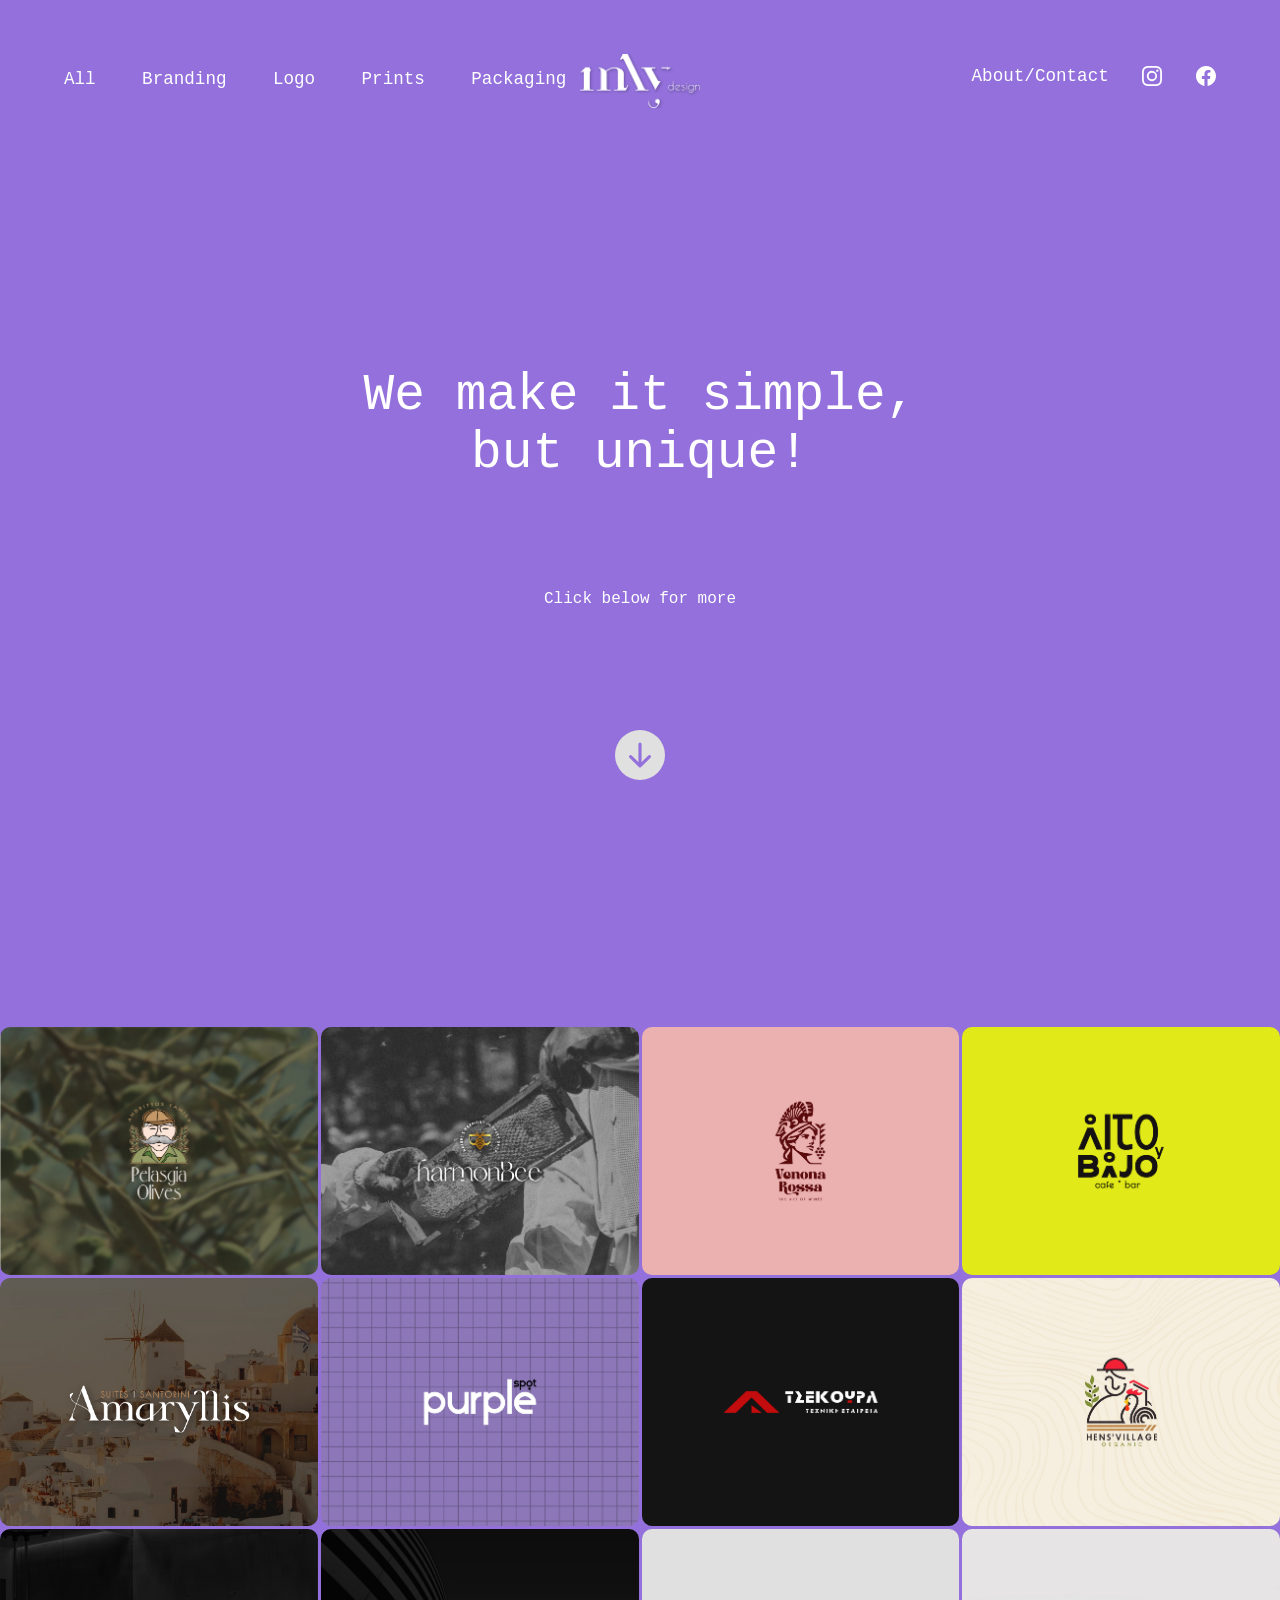
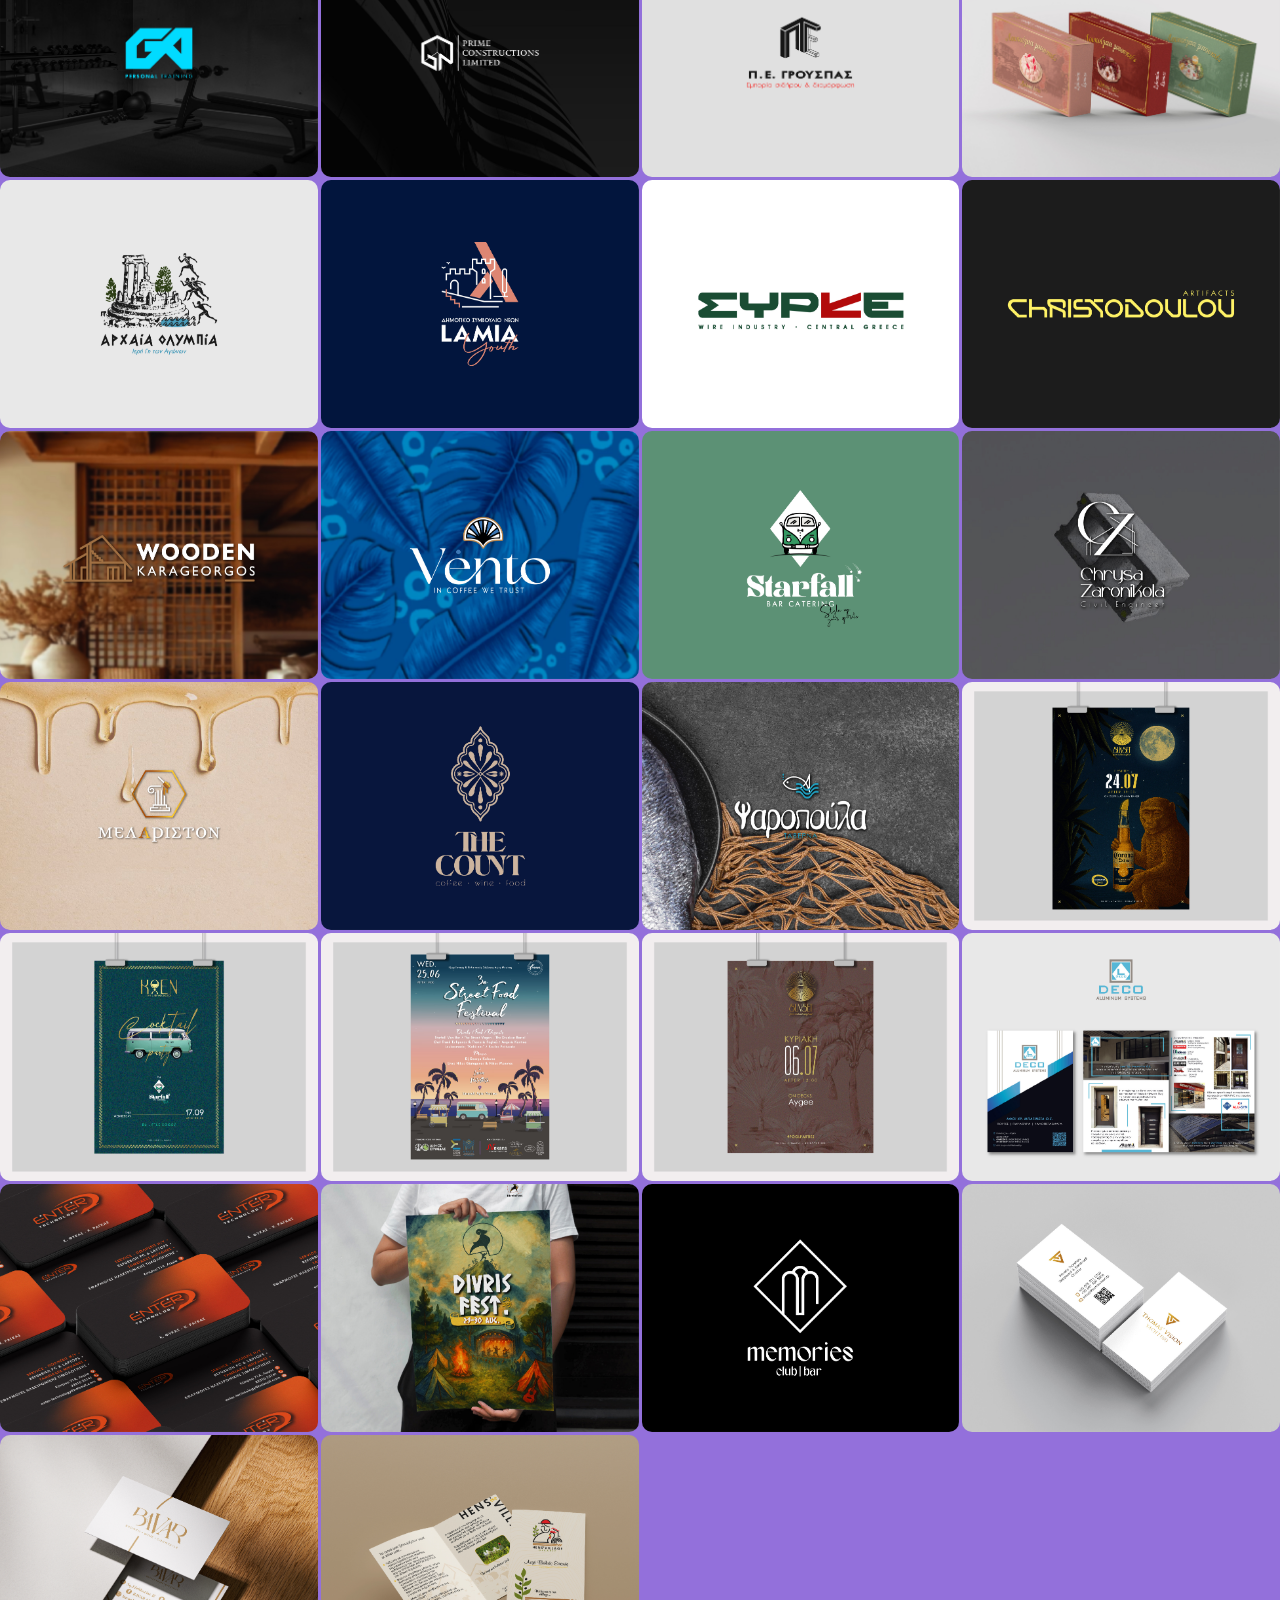
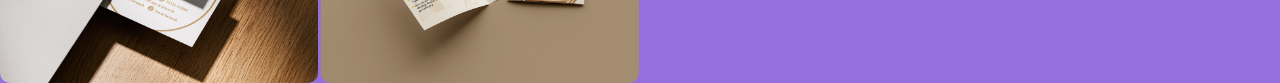
==== index.html @ de847e4a "initial commit" ====
<!DOCTYPE html>
<html lang="en">
<head>
    <meta charset="UTF-8">
    <meta name="viewport" content="width=device-width, initial-scale=1.0">
    <title>Document</title>
    <link rel="stylesheet" href="styles.css">
</head>
<body>
    <div class="menu-container">
        <!-- BURGER MENU (mobile only) -->
        <div class="burger" id="burgerBtn" onclick="toggleBurger()">
            <span></span>
            <span></span>
            <span></span>
        </div>

        <!-- MOBILE DROPDOWN MENU -->
        <div class="burger-menu" id="burgerMenu">
            <div onclick="burgerNav('all')">All</div>
            <div onclick="burgerNav('branding')">Branding</div>
            <div onclick="burgerNav('logo')">Logo</div>
            <div onclick="burgerNav('prints')">Prints</div>
            <div onclick="burgerNav('packaging')">Packaging</div>
            <a href="about.html">About / Contact</a>
        </div>
        <div class="menu-bar">
            <div onclick="goToPortfolio('all')">All</div>
            <div onclick="goToPortfolio('branding')">Branding</div>
            <div onclick="goToPortfolio('logo')">Logo</div>
            <div onclick="goToPortfolio('prints')">Prints</div>
            <div onclick="goToPortfolio('packaging')">Packaging</div>
        </div>
        <a href="index.html"><img class="logo-img" src="images/white_black-logo.png"></a>
        <div class="menu-bar" id="about">
            <a href="about.html">About/Contact</a>
            <a href="https://www.instagram.com/maria.lymperi" target="_blank"><svg class="social-icon" xmlns="http://www.w3.org/2000/svg" width="20" height="20" fill="currentColor" class="bi bi-instagram" viewBox="0 0 16 16">
            <path d="M8 0C5.829 0 5.556.01 4.703.048 3.85.088 3.269.222 2.76.42a3.9 3.9 0 0 0-1.417.923A3.9 3.9 0 0 0 .42 2.76C.222 3.268.087 3.85.048 4.7.01 5.555 0 5.827 0 8.001c0 2.172.01 2.444.048 3.297.04.852.174 1.433.372 1.942.205.526.478.972.923 1.417.444.445.89.719 1.416.923.51.198 1.09.333 1.942.372C5.555 15.99 5.827 16 8 16s2.444-.01 3.298-.048c.851-.04 1.434-.174 1.943-.372a3.9 3.9 0 0 0 1.416-.923c.445-.445.718-.891.923-1.417.197-.509.332-1.09.372-1.942C15.99 10.445 16 10.173 16 8s-.01-2.445-.048-3.299c-.04-.851-.175-1.433-.372-1.941a3.9 3.9 0 0 0-.923-1.417A3.9 3.9 0 0 0 13.24.42c-.51-.198-1.092-.333-1.943-.372C10.443.01 10.172 0 7.998 0zm-.717 1.442h.718c2.136 0 2.389.007 3.232.046.78.035 1.204.166 1.486.275.373.145.64.319.92.599s.453.546.598.92c.11.281.24.705.275 1.485.039.843.047 1.096.047 3.231s-.008 2.389-.047 3.232c-.035.78-.166 1.203-.275 1.485a2.5 2.5 0 0 1-.599.919c-.28.28-.546.453-.92.598-.28.11-.704.24-1.485.276-.843.038-1.096.047-3.232.047s-2.39-.009-3.233-.047c-.78-.036-1.203-.166-1.485-.276a2.5 2.5 0 0 1-.92-.598 2.5 2.5 0 0 1-.6-.92c-.109-.281-.24-.705-.275-1.485-.038-.843-.046-1.096-.046-3.233s.008-2.388.046-3.231c.036-.78.166-1.204.276-1.486.145-.373.319-.64.599-.92s.546-.453.92-.598c.282-.11.705-.24 1.485-.276.738-.034 1.024-.044 2.515-.045zm4.988 1.328a.96.96 0 1 0 0 1.92.96.96 0 0 0 0-1.92m-4.27 1.122a4.109 4.109 0 1 0 0 8.217 4.109 4.109 0 0 0 0-8.217m0 1.441a2.667 2.667 0 1 1 0 5.334 2.667 2.667 0 0 1 0-5.334"/>
            </svg></a>
            <a href="https://www.facebook.com/profile.php?id=61584868597929" target="_blank"><svg class="social-icon" xmlns="http://www.w3.org/2000/svg" width="20" height="20" fill="currentColor" class="bi bi-facebook" viewBox="0 0 16 16">
            <path d="M16 8.049c0-4.446-3.582-8.05-8-8.05C3.58 0-.002 3.603-.002 8.05c0 4.017 2.926 7.347 6.75 7.951v-5.625h-2.03V8.05H6.75V6.275c0-2.017 1.195-3.131 3.022-3.131.876 0 1.791.157 1.791.157v1.98h-1.009c-.993 0-1.303.621-1.303 1.258v1.51h2.218l-.354 2.326H9.25V16c3.824-.604 6.75-3.934 6.75-7.951"/>
            </svg>
            </a>
        </div>
    </div>
        
    <div class="intro-container">
        <div class="intro">We make it simple,<br>but unique!</div>
        <div>Click below for more</div>
        <div class="click-here" onclick="goToPortfolio('all')">
            <svg xmlns="http://www.w3.org/2000/svg" width="50" height="50" fill="currentColor" class="bi bi-arrow-down-circle-fill" viewBox="0 0 16 16">
                <path d="M16 8A8 8 0 1 1 0 8a8 8 0 0 1 16 0M8.5 4.5a.5.5 0 0 0-1 0v5.793L5.354 8.146a.5.5 0 1 0-.708.708l3 3a.5.5 0 0 0 .708 0l3-3a.5.5 0 0 0-.708-.708L8.5 10.293z"/>
            </svg>
        </div>
    </div>

    <div class="portfolio-grid" id="portfolio"></div>

    <div id="image-modal" class="modal">
        <span class="close">&times;</span>
        <img class="modal-content" id="modal-img">
    </div>

    <div id="scrollTopBtn">
        <svg xmlns="http://www.w3.org/2000/svg" width="28" height="28" fill="currentColor" viewBox="0 0 16 16">
            <path fill-rule="evenodd" d="M8 12a.5.5 0 0 0 .5-.5V4.707l2.147 2.147a.5.5 0 0 0 .706-.708l-3-3a.5.5 0 0 0-.706 0l-3 3a.5.5 0 1 0 .706.708L7.5 4.707V11.5A.5.5 0 0 0 8 12"/>
        </svg>
    </div>
    <script src="script.js"></script>
</body>
</html>
---- styles.css ----
@font-face {
    font-family: Garmot;
    src: url(fonts/GARMOT-GARMOT-REGULAR-400.OTF) format("opentype");
}

* {
    box-sizing: border-box;
}

body {
    margin: 0;
    background: #9370DB;
    color: white;
    font-family: 'Courier New', Courier, monospace;
}

/* ================= MENU ================= */

.menu-container {
    display: flex;
    justify-content: space-between;
    align-items: center;
    padding: 60px 60px 20px 60px;
    position: relative;
}

.logo-img {
    position: absolute;
    left: 50%;
    transform: translateX(-50%);
    width: clamp(60px, 13vw, 120px);
    height: auto;
    margin-top: -30px;
}

.menu-bar {
    display: flex;
    gap: clamp(10px, 3vw, 60px);
    font-size: clamp(0.9rem, 1.8vw, 1.1rem);
    margin-bottom: 10px;
}

#about {
    gap: clamp(20px, 2vw, 60px);
}

.menu-bar div,
.menu-bar a {
    position: relative;
    padding: 6px 4px;
    cursor: pointer;
    white-space: nowrap;
    text-decoration: none;
    color: white;
}

.menu-bar div::after,
.menu-bar a::after {
    content: "";
    position: absolute;
    bottom: 0;
    left: 50%;
    width: 0%;
    height: 2px;
    background-color: white;
    transition: all 0.3s ease;
    transform: translateX(-50%);
}

.menu-bar div:hover::after,
.menu-bar a:hover::after,
.menu-bar div.active::after {
    width: 100%;
}

/* ================= INTRO ================= */

.intro-container {
    min-height: 100vh;
    display: flex;
    gap: 12vh;
    flex-direction: column;
    justify-content: center;
    align-items: center;
    padding-bottom: 20vh;
    position: relative;
}

.intro {
    font-size: clamp(2.5rem, 4vw, 3.5rem);
    text-align: center;
}

.click-here {
    position: absolute;
    margin-top: 60vh;
    text-align: center;
    color: #E0E0E0;
    cursor: pointer;
    transition: color 0.3s ease;
}

/* ================= PORTFOLIO ================= */

.portfolio-grid {
    display: grid;
    gap: 3px;
    width: 100%;
    margin: 0;
    min-height: 100vh;
    align-content: start;
    grid-template-columns: repeat(4, minmax(250px, 1fr));
}

.portfolio-grid img {
    width: 100%;
    height: auto;
    display: block;
    transition: transform 0.3s ease, opacity 0.3s ease;
    border-radius: 10px;
}

.portfolio-grid img:hover {
    transform: scale(1.05);
    cursor: pointer;
}

/* ================= MODAL ================= */

.modal {
    display: none;
    position: fixed;
    z-index: 9999;
    inset: 0;
    background: rgba(0,0,0,0.9);
    overflow-y: auto;
    padding: 60px 80px;
}

.modal-content {
    display: block;
    margin: 0 auto;
    max-width: 85%;
    object-fit: contain;
    height: auto;
    border-radius: 10px;
    animation: zoom 0.3s ease;
}

@keyframes zoom {
    from { transform: scale(0.7); }
    to   { transform: scale(1); }
}

.close {
    position: absolute;
    top: 30px;
    right: 40px;
    font-size: 40px;
    color: white;
    cursor: pointer;
}

/* ================= SCROLL BUTTON ================= */

#scrollTopBtn {
    position: fixed;
    right: 25px;
    bottom: 25px;
    width: 52px;
    height: 52px;
    background: rgba(255,255,255,0.15);
    border-radius: 50%;
    display: flex;
    align-items: center;
    justify-content: center;
    cursor: pointer;
    backdrop-filter: blur(6px);
    transition: all 0.3s ease;
    z-index: 99999;
    opacity: 0;
    pointer-events: none;
    transform: translateY(15px);
}

#scrollTopBtn.show {
    opacity: 1;
    pointer-events: auto;
    transform: translateY(0);
}

#scrollTopBtn:hover {
    transform: translateY(-4px);
    background: rgba(255,255,255,0.25);
}

#scrollTopBtn svg {
    color: white;
}

/* ================= ABOUT SECTION ================= */

.about-section {
    text-align: center;
}

.about-section h1 {
    font-size: clamp(1.8rem, 4vw, 2rem);
    font-weight: normal;
    margin-top: 10%;
}

.about-section h2 {
    font-size: 1rem;
    color: #E0E0E0;
    margin-bottom: 30px;
    font-style: italic;
    font-weight: normal;
    margin-top: -10px;
}

.about-container {
    display: flex;
    flex-direction: column;
    justify-content: center;
    align-items: center;
    gap: 25px;
    color: #E0E0E0;
    font-size: 1.1rem;
}

.icon {
    width: 100%;
    max-width: 25px;
}

.contact {
    display: flex;
    gap: 40px;
    justify-content: center;
    align-items: center;
    margin-top: 3%;
}

.contact > div {
    display: flex;
    align-items: center;
    gap: 5px;
}

/* ================= SOCIAL ICON ================= */

.social-icon {
    color: white;
}

/* ================= MOBILE ================= */

@media (max-width: 768px) {
    .menu-container {
        flex-direction: column;
        padding: 20px 15px;
        gap: 10px;
    }

    .menu-bar {
        justify-content: center;
        gap: 12px;
        flex-wrap: wrap;
        font-size: 0.9rem;
    }

    .logo-img {
        width: 70px;
        margin: 5px 0 10px;
        position: static;
        transform: none;
    }

    .intro {
        font-size: 2.2rem;
        padding: 0 10px;
    }

    .portfolio-grid {
        grid-template-columns: 1fr;
    }

    .portfolio-grid img {
        border-radius: 6px;
    }

    .portfolio-grid img:hover {
        transform: none;
    }

    #scrollTopBtn {
        width: 46px;
        height: 46px;
        right: 15px;
        bottom: 15px;
    }
}

/* ================= BURGER MENU (mobile only) ================= */

.burger {
    display: none;
    flex-direction: column;
    justify-content: space-between;
    width: 26px;
    height: 20px;
    cursor: pointer;
    z-index: 200001;
    position: fixed;
    top: 22px;
    right: 20px;
}

.burger span {
    display: block;
    height: 2px;
    width: 100%;
    background: white;
    border-radius: 2px;
    transition: all 0.3s ease;
    transform-origin: center;
}

/* Animate burger → X when open */
.burger.open span:nth-child(1) {
    transform: translateY(9px) rotate(45deg);
}
.burger.open span:nth-child(2) {
    opacity: 0;
    transform: scaleX(0);
}
.burger.open span:nth-child(3) {
    transform: translateY(-9px) rotate(-45deg);
}

/* Full-screen overlay menu */
.burger-menu {
    display: none;
    flex-direction: column;
    align-items: center;
    justify-content: center;
    gap: 32px;
    position: fixed;
    inset: 0;
    background: #9370DB;
    z-index: 200000;
    font-family: 'Courier New', Courier, monospace;
    font-size: 1.4rem;
}

.burger-menu.open {
    display: flex;
}

.burger-menu div,
.burger-menu a {
    position: relative;
    color: white;
    text-decoration: none;
    cursor: pointer;
    padding: 4px 0;
}

.burger-menu div::after,
.burger-menu a::after {
    content: "";
    position: absolute;
    bottom: 0;
    left: 50%;
    width: 0%;
    height: 2px;
    background: white;
    transition: all 0.3s ease;
    transform: translateX(-50%);
}

.burger-menu div:hover::after,
.burger-menu a:hover::after {
    width: 100%;
}

@media (max-width: 768px) {
    .burger {
        display: flex;
    }

    /* Hide the original desktop menu bars on mobile */
    .menu-container > .menu-bar {
        display: none;
    }

    /* Hide logo position adjustment isn't needed — keep it visible */
}
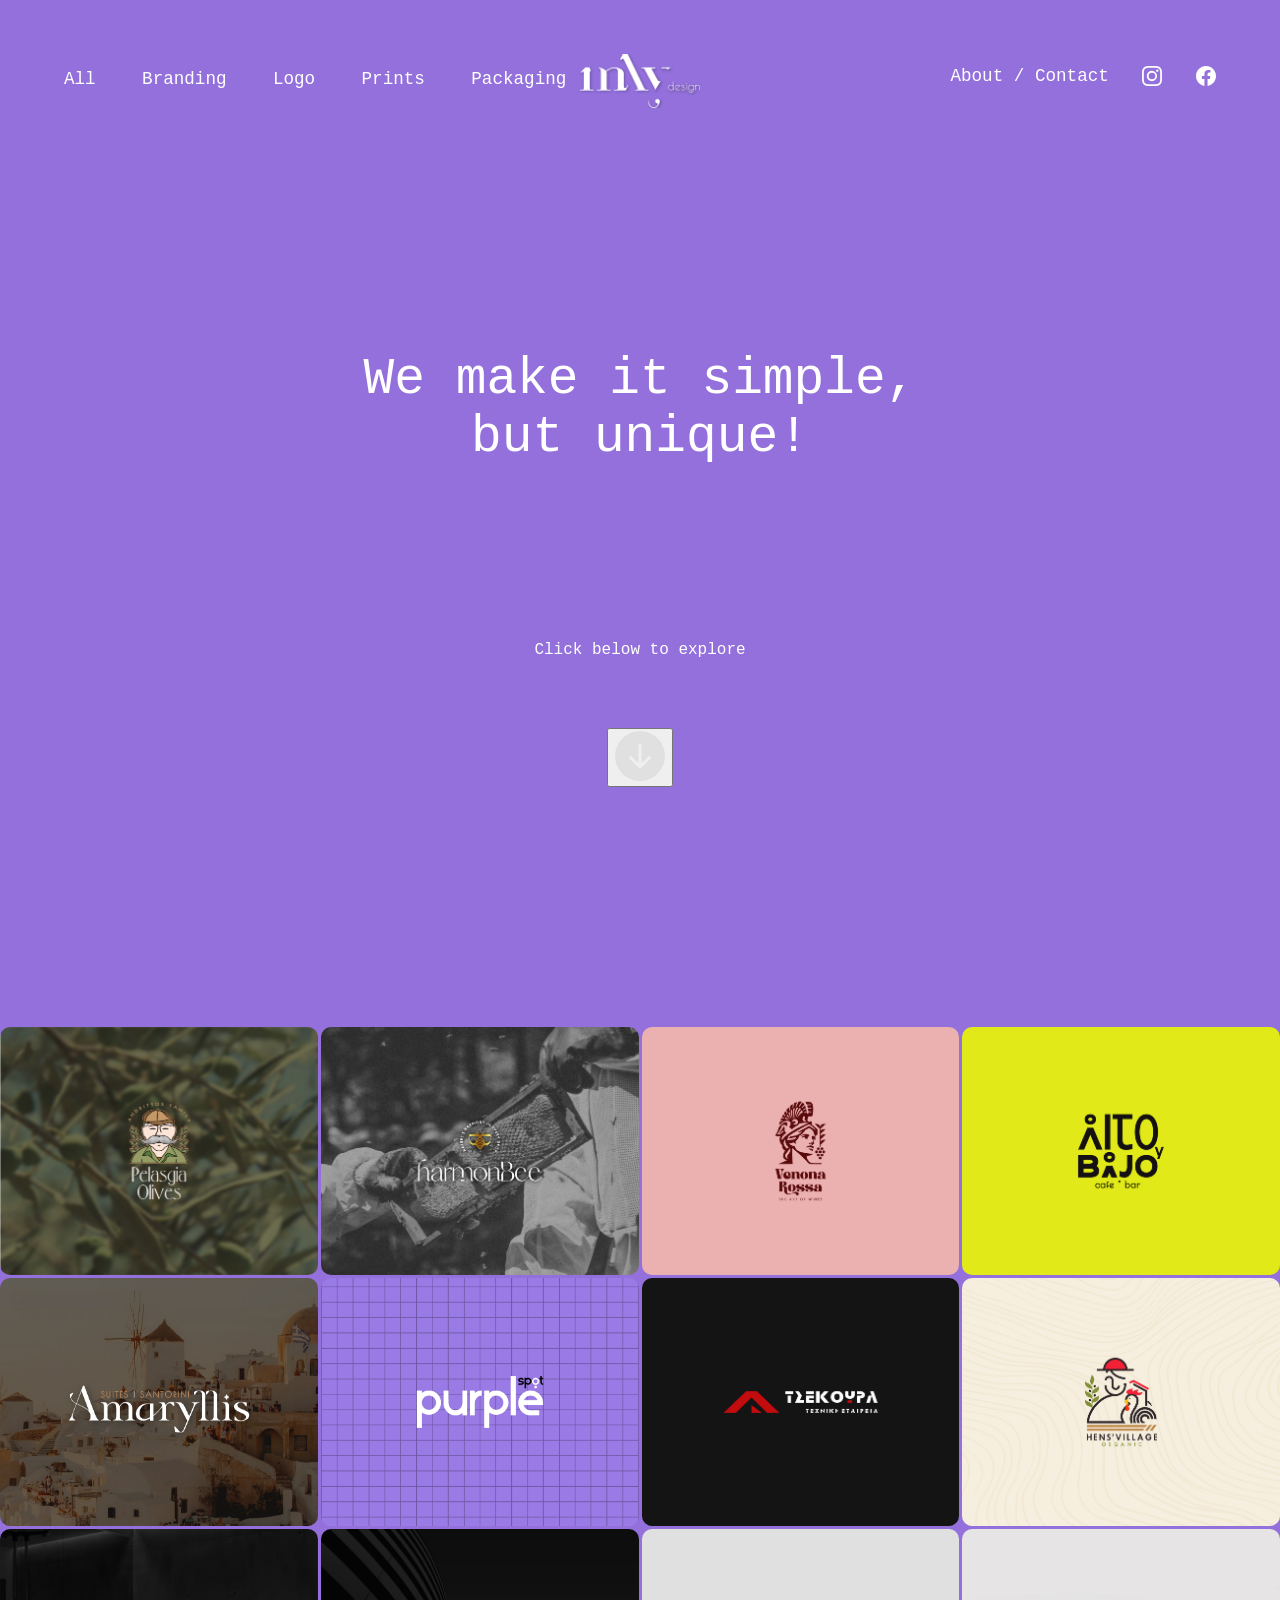
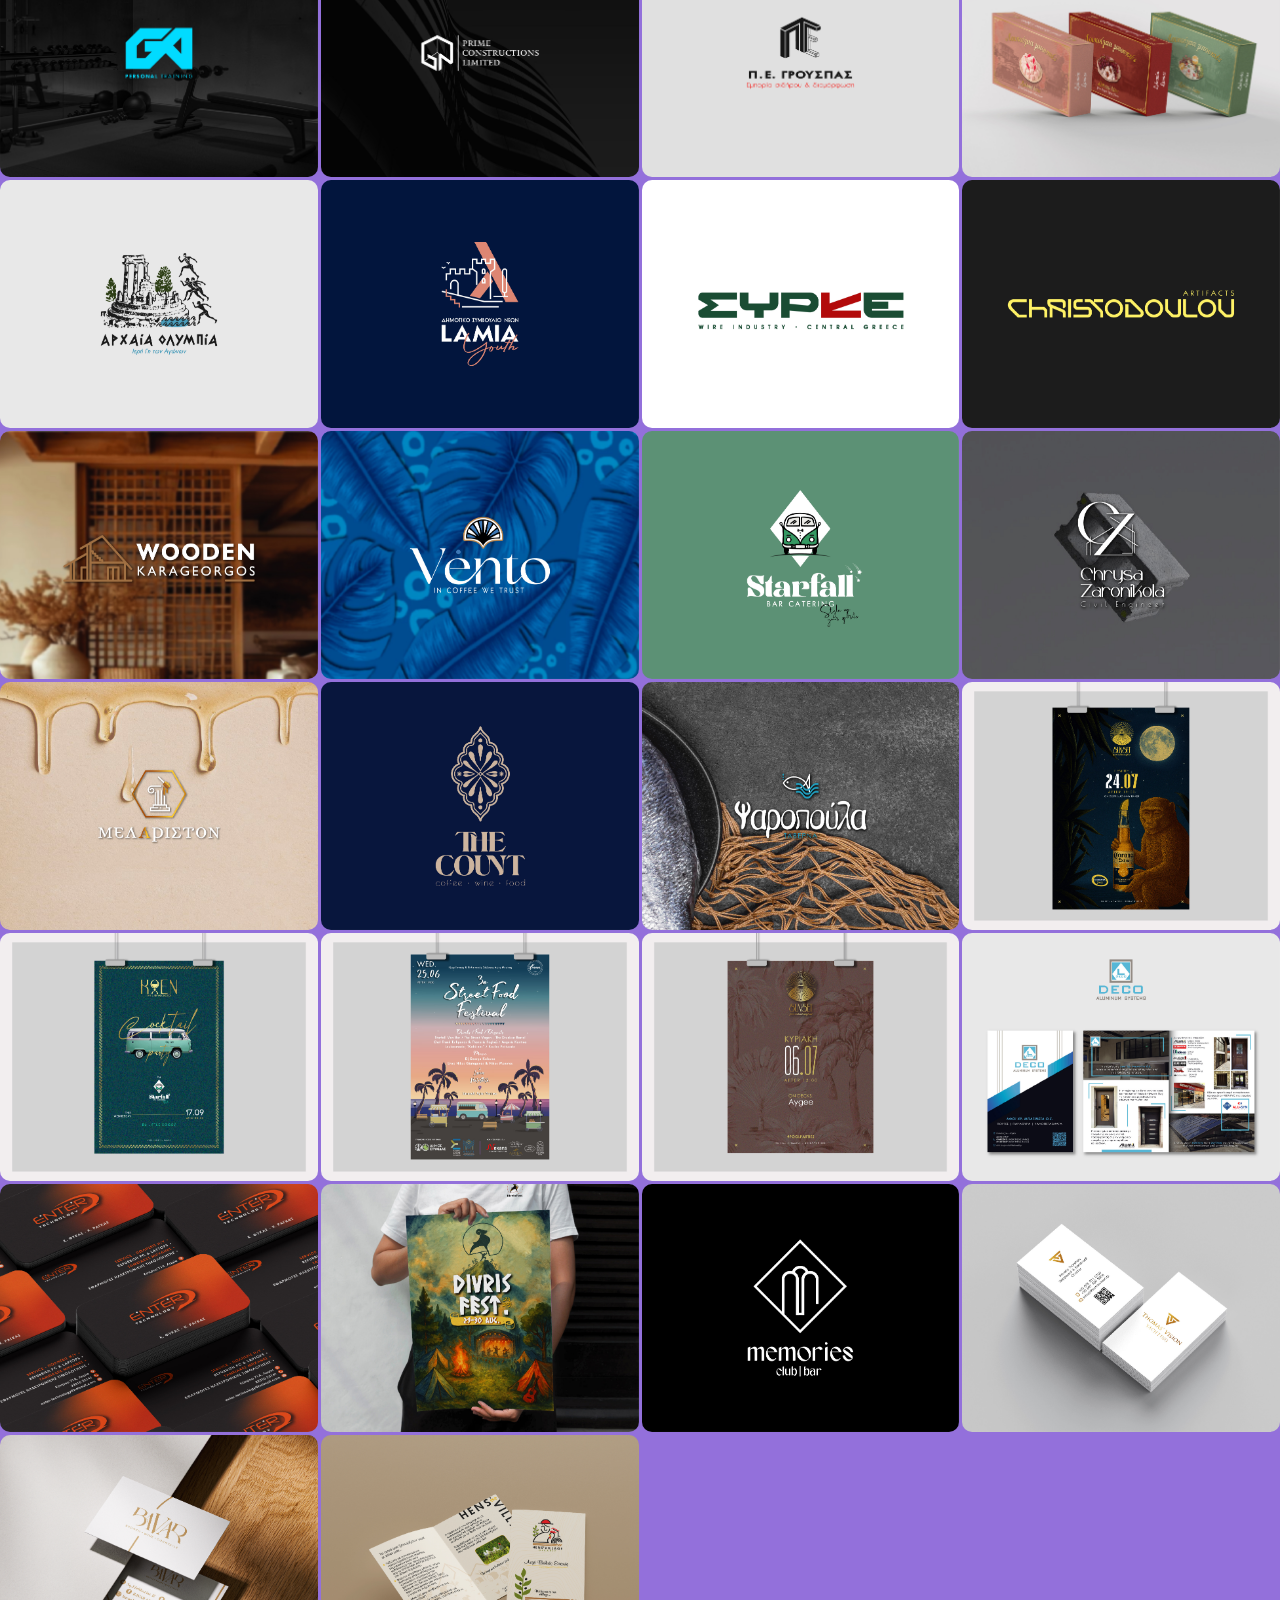
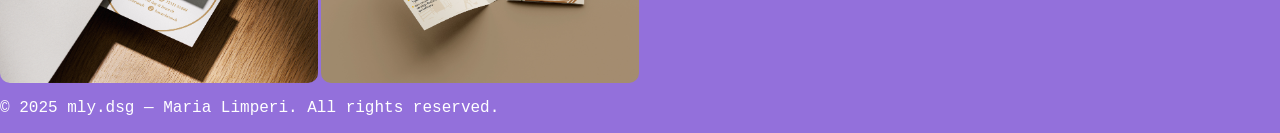
==== commit cff420c2: "." ====
--- a/index.html
+++ b/index.html
@@ -3,69 +3,111 @@
 <head>
     <meta charset="UTF-8">
     <meta name="viewport" content="width=device-width, initial-scale=1.0">
-    <title>Document</title>
+    <title>Maria Limperi — Graphic Designer</title>
+    <meta name="description" content="Maria Limperi is a graphic designer specialising in branding, logo design, print and packaging. Based in Greece, working since 2020.">
+    <meta property="og:title" content="Maria Limperi — Graphic Designer">
+    <meta property="og:description" content="Minimalism, functionality, and aesthetics. Branding, logo, print and packaging design.">
+    <meta property="og:type" content="website">
     <link rel="stylesheet" href="styles.css">
 </head>
 <body>
-    <div class="menu-container">
-        <!-- BURGER MENU (mobile only) -->
-        <div class="burger" id="burgerBtn" onclick="toggleBurger()">
+
+    <!-- ===== NAVIGATION ===== -->
+    <header class="menu-container" role="banner">
+
+        <!-- Burger button (mobile only) -->
+        <button
+            class="burger"
+            id="burgerBtn"
+            aria-label="Open navigation menu"
+            aria-expanded="false"
+            aria-controls="burgerMenu"
+            onclick="toggleBurger()"
+        >
             <span></span>
             <span></span>
             <span></span>
-        </div>
+        </button>
 
-        <!-- MOBILE DROPDOWN MENU -->
-        <div class="burger-menu" id="burgerMenu">
-            <div onclick="burgerNav('all')">All</div>
-            <div onclick="burgerNav('branding')">Branding</div>
-            <div onclick="burgerNav('logo')">Logo</div>
-            <div onclick="burgerNav('prints')">Prints</div>
-            <div onclick="burgerNav('packaging')">Packaging</div>
+        <!-- Mobile full-screen menu -->
+        <nav class="burger-menu" id="burgerMenu" aria-label="Mobile navigation" aria-hidden="true">
+            <a href="index.html?category=all"       onclick="closeBurger()">All</a>
+            <a href="index.html?category=branding"  onclick="closeBurger()">Branding</a>
+            <a href="index.html?category=logo"      onclick="closeBurger()">Logo</a>
+            <a href="index.html?category=prints"    onclick="closeBurger()">Prints</a>
+            <a href="index.html?category=packaging" onclick="closeBurger()">Packaging</a>
+            <a href="about.html"                    onclick="closeBurger()">About / Contact</a>
+        </nav>
+
+        <!-- Desktop left nav -->
+        <nav class="menu-bar" aria-label="Portfolio categories">
+            <a href="index.html?category=all"       data-category="all">All</a>
+            <a href="index.html?category=branding"  data-category="branding">Branding</a>
+            <a href="index.html?category=logo"      data-category="logo">Logo</a>
+            <a href="index.html?category=prints"    data-category="prints">Prints</a>
+            <a href="index.html?category=packaging" data-category="packaging">Packaging</a>
+        </nav>
+
+        <!-- Logo (centred) -->
+        <a href="index.html" class="logo-link">
+            <img class="logo-img" src="images/white_black-logo.png" alt="Maria Limperi — Graphic Designer logo" width="120" height="60">
+        </a>
+
+        <!-- Desktop right nav -->
+        <nav class="menu-bar" id="about" aria-label="Secondary navigation">
             <a href="about.html">About / Contact</a>
-        </div>
-        <div class="menu-bar">
-            <div onclick="goToPortfolio('all')">All</div>
-            <div onclick="goToPortfolio('branding')">Branding</div>
-            <div onclick="goToPortfolio('logo')">Logo</div>
-            <div onclick="goToPortfolio('prints')">Prints</div>
-            <div onclick="goToPortfolio('packaging')">Packaging</div>
-        </div>
-        <a href="index.html"><img class="logo-img" src="images/white_black-logo.png"></a>
-        <div class="menu-bar" id="about">
-            <a href="about.html">About/Contact</a>
-            <a href="https://www.instagram.com/maria.lymperi" target="_blank"><svg class="social-icon" xmlns="http://www.w3.org/2000/svg" width="20" height="20" fill="currentColor" class="bi bi-instagram" viewBox="0 0 16 16">
-            <path d="M8 0C5.829 0 5.556.01 4.703.048 3.85.088 3.269.222 2.76.42a3.9 3.9 0 0 0-1.417.923A3.9 3.9 0 0 0 .42 2.76C.222 3.268.087 3.85.048 4.7.01 5.555 0 5.827 0 8.001c0 2.172.01 2.444.048 3.297.04.852.174 1.433.372 1.942.205.526.478.972.923 1.417.444.445.89.719 1.416.923.51.198 1.09.333 1.942.372C5.555 15.99 5.827 16 8 16s2.444-.01 3.298-.048c.851-.04 1.434-.174 1.943-.372a3.9 3.9 0 0 0 1.416-.923c.445-.445.718-.891.923-1.417.197-.509.332-1.09.372-1.942C15.99 10.445 16 10.173 16 8s-.01-2.445-.048-3.299c-.04-.851-.175-1.433-.372-1.941a3.9 3.9 0 0 0-.923-1.417A3.9 3.9 0 0 0 13.24.42c-.51-.198-1.092-.333-1.943-.372C10.443.01 10.172 0 7.998 0zm-.717 1.442h.718c2.136 0 2.389.007 3.232.046.78.035 1.204.166 1.486.275.373.145.64.319.92.599s.453.546.598.92c.11.281.24.705.275 1.485.039.843.047 1.096.047 3.231s-.008 2.389-.047 3.232c-.035.78-.166 1.203-.275 1.485a2.5 2.5 0 0 1-.599.919c-.28.28-.546.453-.92.598-.28.11-.704.24-1.485.276-.843.038-1.096.047-3.232.047s-2.39-.009-3.233-.047c-.78-.036-1.203-.166-1.485-.276a2.5 2.5 0 0 1-.92-.598 2.5 2.5 0 0 1-.6-.92c-.109-.281-.24-.705-.275-1.485-.038-.843-.046-1.096-.046-3.233s.008-2.388.046-3.231c.036-.78.166-1.204.276-1.486.145-.373.319-.64.599-.92s.546-.453.92-.598c.282-.11.705-.24 1.485-.276.738-.034 1.024-.044 2.515-.045zm4.988 1.328a.96.96 0 1 0 0 1.92.96.96 0 0 0 0-1.92m-4.27 1.122a4.109 4.109 0 1 0 0 8.217 4.109 4.109 0 0 0 0-8.217m0 1.441a2.667 2.667 0 1 1 0 5.334 2.667 2.667 0 0 1 0-5.334"/>
-            </svg></a>
-            <a href="https://www.facebook.com/profile.php?id=61584868597929" target="_blank"><svg class="social-icon" xmlns="http://www.w3.org/2000/svg" width="20" height="20" fill="currentColor" class="bi bi-facebook" viewBox="0 0 16 16">
-            <path d="M16 8.049c0-4.446-3.582-8.05-8-8.05C3.58 0-.002 3.603-.002 8.05c0 4.017 2.926 7.347 6.75 7.951v-5.625h-2.03V8.05H6.75V6.275c0-2.017 1.195-3.131 3.022-3.131.876 0 1.791.157 1.791.157v1.98h-1.009c-.993 0-1.303.621-1.303 1.258v1.51h2.218l-.354 2.326H9.25V16c3.824-.604 6.75-3.934 6.75-7.951"/>
-            </svg>
+            <a href="https://www.instagram.com/maria.lymperi" target="_blank" rel="noopener noreferrer" aria-label="Instagram">
+                <svg class="social-icon" xmlns="http://www.w3.org/2000/svg" width="20" height="20" fill="currentColor" viewBox="0 0 16 16" aria-hidden="true">
+                    <path d="M8 0C5.829 0 5.556.01 4.703.048 3.85.088 3.269.222 2.76.42a3.9 3.9 0 0 0-1.417.923A3.9 3.9 0 0 0 .42 2.76C.222 3.268.087 3.85.048 4.7.01 5.555 0 5.827 0 8.001c0 2.172.01 2.444.048 3.297.04.852.174 1.433.372 1.942.205.526.478.972.923 1.417.444.445.89.719 1.416.923.51.198 1.09.333 1.942.372C5.555 15.99 5.827 16 8 16s2.444-.01 3.298-.048c.851-.04 1.434-.174 1.943-.372a3.9 3.9 0 0 0 1.416-.923c.445-.445.718-.891.923-1.417.197-.509.332-1.09.372-1.942C15.99 10.445 16 10.173 16 8s-.01-2.445-.048-3.299c-.04-.851-.175-1.433-.372-1.941a3.9 3.9 0 0 0-.923-1.417A3.9 3.9 0 0 0 13.24.42c-.51-.198-1.092-.333-1.943-.372C10.443.01 10.172 0 7.998 0zm-.717 1.442h.718c2.136 0 2.389.007 3.232.046.78.035 1.204.166 1.486.275.373.145.64.319.92.599s.453.546.598.92c.11.281.24.705.275 1.485.039.843.047 1.096.047 3.231s-.008 2.389-.047 3.232c-.035.78-.166 1.203-.275 1.485a2.5 2.5 0 0 1-.599.919c-.28.28-.546.453-.92.598-.28.11-.704.24-1.485.276-.843.038-1.096.047-3.232.047s-2.39-.009-3.233-.047c-.78-.036-1.203-.166-1.485-.276a2.5 2.5 0 0 1-.92-.598 2.5 2.5 0 0 1-.6-.92c-.109-.281-.24-.705-.275-1.485-.038-.843-.046-1.096-.046-3.233s.008-2.388.046-3.231c.036-.78.166-1.204.276-1.486.145-.373.319-.64.599-.92s.546-.453.92-.598c.282-.11.705-.24 1.485-.276.738-.034 1.024-.044 2.515-.045zm4.988 1.328a.96.96 0 1 0 0 1.92.96.96 0 0 0 0-1.92m-4.27 1.122a4.109 4.109 0 1 0 0 8.217 4.109 4.109 0 0 0 0-8.217m0 1.441a2.667 2.667 0 1 1 0 5.334 2.667 2.667 0 0 1 0-5.334"/>
+                </svg>
             </a>
-        </div>
-    </div>
-        
-    <div class="intro-container">
-        <div class="intro">We make it simple,<br>but unique!</div>
-        <div>Click below for more</div>
-        <div class="click-here" onclick="goToPortfolio('all')">
-            <svg xmlns="http://www.w3.org/2000/svg" width="50" height="50" fill="currentColor" class="bi bi-arrow-down-circle-fill" viewBox="0 0 16 16">
-                <path d="M16 8A8 8 0 1 1 0 8a8 8 0 0 1 16 0M8.5 4.5a.5.5 0 0 0-1 0v5.793L5.354 8.146a.5.5 0 1 0-.708.708l3 3a.5.5 0 0 0 .708 0l3-3a.5.5 0 0 0-.708-.708L8.5 10.293z"/>
-            </svg>
-        </div>
+            <a href="https://www.facebook.com/profile.php?id=61584868597929" target="_blank" rel="noopener noreferrer" aria-label="Facebook">
+                <svg class="social-icon" xmlns="http://www.w3.org/2000/svg" width="20" height="20" fill="currentColor" viewBox="0 0 16 16" aria-hidden="true">
+                    <path d="M16 8.049c0-4.446-3.582-8.05-8-8.05C3.58 0-.002 3.603-.002 8.05c0 4.017 2.926 7.347 6.75 7.951v-5.625h-2.03V8.05H6.75V6.275c0-2.017 1.195-3.131 3.022-3.131.876 0 1.791.157 1.791.157v1.98h-1.009c-.993 0-1.303.621-1.303 1.258v1.51h2.218l-.354 2.326H9.25V16c3.824-.604 6.75-3.934 6.75-7.951"/>
+                </svg>
+            </a>
+        </nav>
+    </header>
+
+    <!-- ===== HERO / INTRO ===== -->
+    <main>
+        <section class="intro-container" aria-label="Introduction">
+            <p class="intro">We make it simple,<br>but unique!</p>
+            <p class="intro-sub">Click below to explore</p>
+            <button class="click-here" onclick="goToPortfolio('all')" aria-label="Scroll to portfolio">
+                <svg xmlns="http://www.w3.org/2000/svg" width="50" height="50" fill="currentColor" viewBox="0 0 16 16" aria-hidden="true">
+                    <path d="M16 8A8 8 0 1 1 0 8a8 8 0 0 1 16 0M8.5 4.5a.5.5 0 0 0-1 0v5.793L5.354 8.146a.5.5 0 1 0-.708.708l3 3a.5.5 0 0 0 .708 0l3-3a.5.5 0 0 0-.708-.708L8.5 10.293z"/>
+                </svg>
+            </button>
+        </section>
+
+        <!-- ===== PORTFOLIO GRID ===== -->
+        <section id="portfolio" class="portfolio-grid" aria-label="Portfolio" aria-live="polite"></section>
+    </main>
+
+    <!-- ===== IMAGE MODAL ===== -->
+    <div
+        id="image-modal"
+        class="modal"
+        role="dialog"
+        aria-modal="true"
+        aria-label="Portfolio image viewer"
+        aria-hidden="true"
+    >
+        <button class="close" aria-label="Close image">&times;</button>
+        <img class="modal-content" id="modal-img" src="" alt="">
     </div>
 
-    <div class="portfolio-grid" id="portfolio"></div>
-
-    <div id="image-modal" class="modal">
-        <span class="close">&times;</span>
-        <img class="modal-content" id="modal-img">
-    </div>
-
-    <div id="scrollTopBtn">
-        <svg xmlns="http://www.w3.org/2000/svg" width="28" height="28" fill="currentColor" viewBox="0 0 16 16">
+    <!-- ===== SCROLL TO TOP ===== -->
+    <button id="scrollTopBtn" aria-label="Scroll to top">
+        <svg xmlns="http://www.w3.org/2000/svg" width="28" height="28" fill="currentColor" viewBox="0 0 16 16" aria-hidden="true">
             <path fill-rule="evenodd" d="M8 12a.5.5 0 0 0 .5-.5V4.707l2.147 2.147a.5.5 0 0 0 .706-.708l-3-3a.5.5 0 0 0-.706 0l-3 3a.5.5 0 1 0 .706.708L7.5 4.707V11.5A.5.5 0 0 0 8 12"/>
         </svg>
-    </div>
+    </button>
+
+    <footer class="site-footer">
+        <p>© 2025 mly.dsg — Maria Limperi. All rights reserved.</p>
+    </footer>
     <script src="script.js"></script>
 </body>
-</html>+</html>
--- a/styles.css
+++ b/styles.css
@@ -5,6 +5,10 @@
 
 * {
     box-sizing: border-box;
+}
+
+a{
+    text-decoration: none;
 }
 
 body {
@@ -38,6 +42,7 @@
     gap: clamp(10px, 3vw, 60px);
     font-size: clamp(0.9rem, 1.8vw, 1.1rem);
     margin-bottom: 10px;
+    text-decoration: none;
 }
 
 #about {
@@ -52,6 +57,7 @@
     white-space: nowrap;
     text-decoration: none;
     color: white;
+    display: inline-block;
 }
 
 .menu-bar div::after,
@@ -300,6 +306,47 @@
         right: 15px;
         bottom: 15px;
     }
+    
+    .modal {
+    padding: 50px 10px 20px 10px;
+    overflow-y: auto;
+    }
+
+    .modal-content {
+        max-width: 100%;
+        width: 100%;
+        height: auto;
+        border-radius: 6px;
+}
+
+    /* About page - smaller body text */
+    .about-container {
+        font-size: 0.85rem;
+        padding: 0 20px;
+        text-align: center;
+    }
+
+    .about-container div {
+        line-height: 1.6;
+    }
+
+    /* Contact - phone & email on same row, socials below */
+    .contact {
+        flex-wrap: wrap;
+        gap: 16px;
+        padding: 0 20px;
+    }
+
+    .contact > div:nth-child(1),
+    .contact > div:nth-child(2) {
+        flex: 1 1 40%;
+        justify-content: center;
+    }
+
+    .contact > div:nth-child(3) {
+        flex: 1 1 100%;
+        justify-content: center;
+    }
 }
 
 /* ================= BURGER MENU (mobile only) ================= */
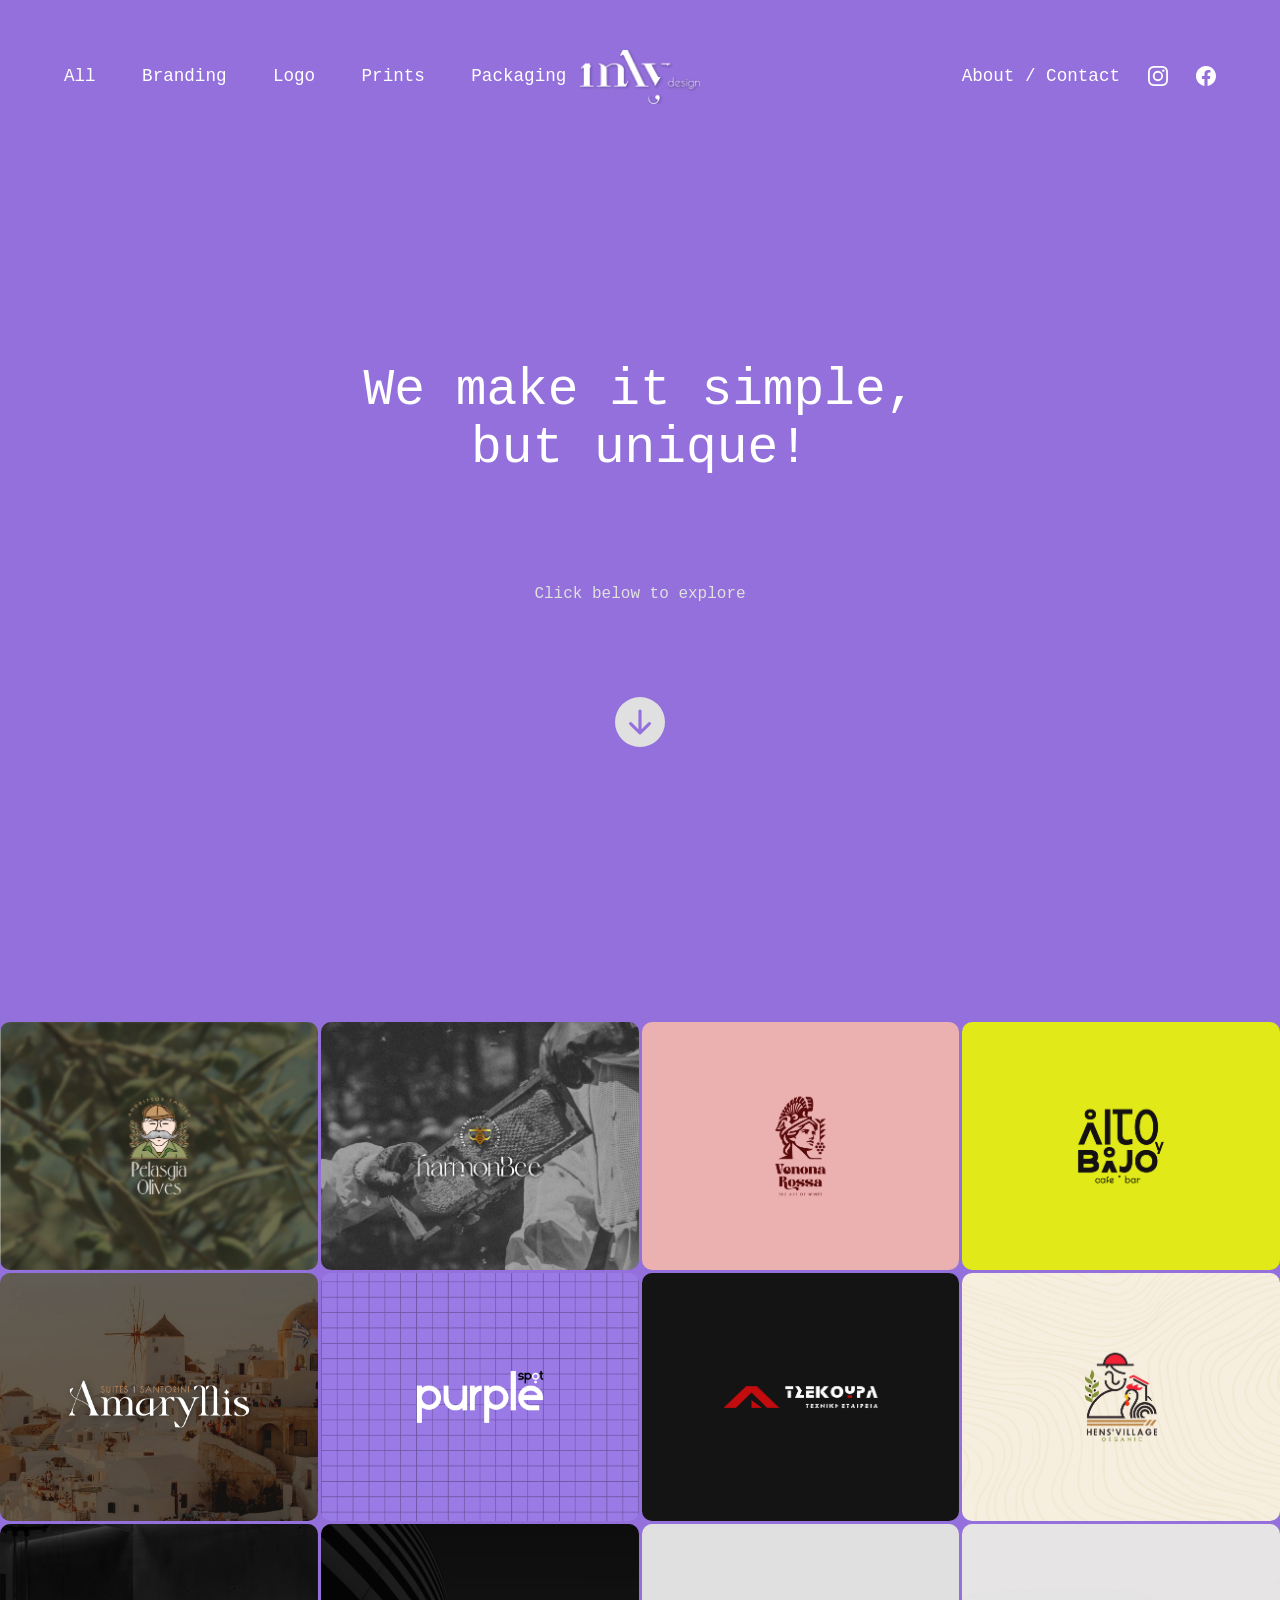
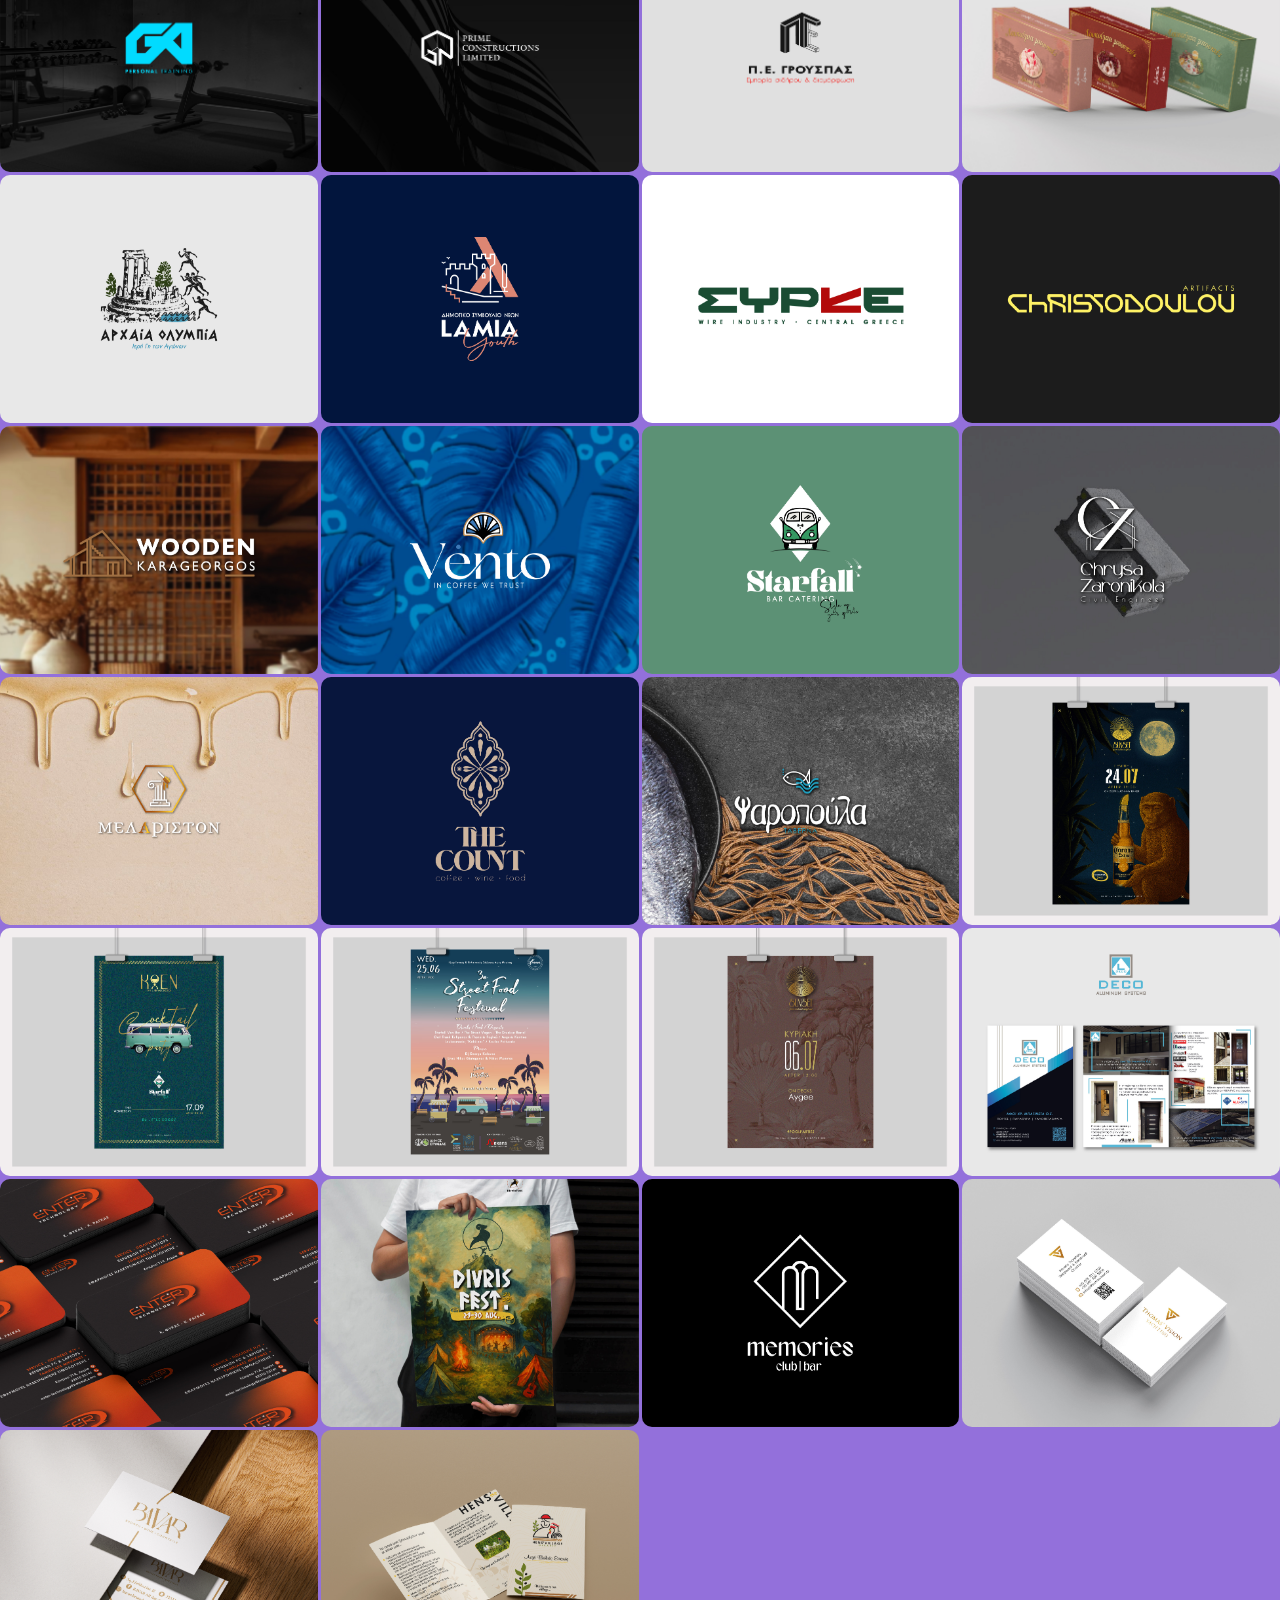
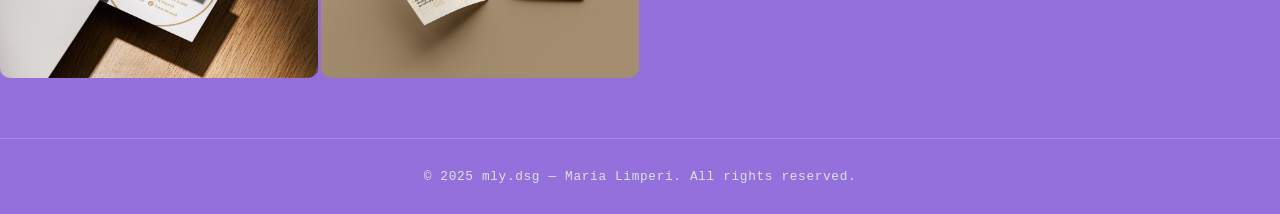
==== commit 6a51c1a8: "." ====
--- a/index.html
+++ b/index.html
@@ -3,6 +3,7 @@
 <head>
     <meta charset="UTF-8">
     <meta name="viewport" content="width=device-width, initial-scale=1.0">
+    <link rel="icon" type="image/png" href="icons/fav_icon.png">
     <title>Maria Limperi — Graphic Designer</title>
     <meta name="description" content="Maria Limperi is a graphic designer specialising in branding, logo design, print and packaging. Based in Greece, working since 2020.">
     <meta property="og:title" content="Maria Limperi — Graphic Designer">
--- a/styles.css
+++ b/styles.css
@@ -3,12 +3,24 @@
     src: url(fonts/GARMOT-GARMOT-REGULAR-400.OTF) format("opentype");
 }
 
-* {
+/* ================= RESET & BASE ================= */
+
+*, *::before, *::after {
     box-sizing: border-box;
 }
 
-a{
+a {
     text-decoration: none;
+    color: inherit;
+}
+
+button {
+    background: none;
+    border: none;
+    padding: 0;
+    font: inherit;
+    cursor: pointer;
+    color: inherit;
 }
 
 body {
@@ -28,13 +40,18 @@
     position: relative;
 }
 
-.logo-img {
+/* Centre logo absolutely so it doesn't affect flex layout */
+.logo-link {
     position: absolute;
     left: 50%;
     transform: translateX(-50%);
+    top: 50px;
+    line-height: 0; /* removes phantom inline gap */
+}
+
+.logo-img {
     width: clamp(60px, 13vw, 120px);
     height: auto;
-    margin-top: -30px;
 }
 
 .menu-bar {
@@ -42,25 +59,22 @@
     gap: clamp(10px, 3vw, 60px);
     font-size: clamp(0.9rem, 1.8vw, 1.1rem);
     margin-bottom: 10px;
-    text-decoration: none;
+    align-items: center;
 }
 
 #about {
-    gap: clamp(20px, 2vw, 60px);
-}
-
-.menu-bar div,
+    gap: clamp(20px, 1.2vw, 60px);
+}
+
 .menu-bar a {
     position: relative;
     padding: 6px 4px;
-    cursor: pointer;
     white-space: nowrap;
-    text-decoration: none;
     color: white;
     display: inline-block;
 }
 
-.menu-bar div::after,
+/* Animated underline on hover / active */
 .menu-bar a::after {
     content: "";
     position: absolute;
@@ -69,14 +83,28 @@
     width: 0%;
     height: 2px;
     background-color: white;
-    transition: all 0.3s ease;
+    transition: width 0.3s ease, left 0.3s ease;
     transform: translateX(-50%);
 }
 
-.menu-bar div:hover::after,
 .menu-bar a:hover::after,
-.menu-bar div.active::after {
+.menu-bar a.active::after {
     width: 100%;
+}
+
+/* Social icons sit inline without underline animation */
+.social-icon {
+    display: block;
+    color: white;
+    transition: opacity 0.2s ease;
+}
+
+.menu-bar a:has(.social-icon)::after {
+    display: none;
+}
+
+.menu-bar a:has(.social-icon):hover .social-icon {
+    opacity: 0.7;
 }
 
 /* ================= INTRO ================= */
@@ -95,18 +123,28 @@
 .intro {
     font-size: clamp(2.5rem, 4vw, 3.5rem);
     text-align: center;
+    margin: 0;
+}
+
+.intro-sub {
+    margin: 0;
+    color: #E0E0E0;
 }
 
 .click-here {
     position: absolute;
-    margin-top: 60vh;
+    bottom: 30vh;
     text-align: center;
     color: #E0E0E0;
-    cursor: pointer;
-    transition: color 0.3s ease;
-}
-
-/* ================= PORTFOLIO ================= */
+    transition: color 0.3s ease, transform 0.3s ease;
+}
+
+.click-here:hover {
+    color: white;
+    transform: translateY(4px);
+}
+
+/* ================= PORTFOLIO GRID ================= */
 
 .portfolio-grid {
     display: grid;
@@ -138,7 +176,7 @@
     position: fixed;
     z-index: 9999;
     inset: 0;
-    background: rgba(0,0,0,0.9);
+    background: rgba(0, 0, 0, 0.9);
     overflow-y: auto;
     padding: 60px 80px;
 }
@@ -147,27 +185,36 @@
     display: block;
     margin: 0 auto;
     max-width: 85%;
-    object-fit: contain;
     height: auto;
     border-radius: 10px;
     animation: zoom 0.3s ease;
 }
 
 @keyframes zoom {
-    from { transform: scale(0.7); }
-    to   { transform: scale(1); }
-}
-
+    from { transform: scale(0.7); opacity: 0; }
+    to   { transform: scale(1);   opacity: 1; }
+}
+
+/* Close button — now a <button> for proper accessibility */
 .close {
     position: absolute;
-    top: 30px;
-    right: 40px;
+    top: 20px;
+    right: 30px;
     font-size: 40px;
     color: white;
+    line-height: 1;
+    background: none;
+    border: none;
     cursor: pointer;
-}
-
-/* ================= SCROLL BUTTON ================= */
+    transition: opacity 0.2s ease;
+    padding: 4px 8px;
+}
+
+.close:hover {
+    opacity: 0.7;
+}
+
+/* ================= SCROLL TO TOP ================= */
 
 #scrollTopBtn {
     position: fixed;
@@ -175,15 +222,15 @@
     bottom: 25px;
     width: 52px;
     height: 52px;
-    background: rgba(255,255,255,0.15);
+    background: rgba(255, 255, 255, 0.15);
     border-radius: 50%;
     display: flex;
     align-items: center;
     justify-content: center;
     cursor: pointer;
     backdrop-filter: blur(6px);
-    transition: all 0.3s ease;
-    z-index: 99999;
+    transition: opacity 0.3s ease, transform 0.3s ease, background 0.3s ease;
+    z-index: 9998;
     opacity: 0;
     pointer-events: none;
     transform: translateY(15px);
@@ -197,11 +244,7 @@
 
 #scrollTopBtn:hover {
     transform: translateY(-4px);
-    background: rgba(255,255,255,0.25);
-}
-
-#scrollTopBtn svg {
-    color: white;
+    background: rgba(255, 255, 255, 0.25);
 }
 
 /* ================= ABOUT SECTION ================= */
@@ -214,6 +257,7 @@
     font-size: clamp(1.8rem, 4vw, 2rem);
     font-weight: normal;
     margin-top: 10%;
+    margin-bottom: 0;
 }
 
 .about-section h2 {
@@ -222,7 +266,7 @@
     margin-bottom: 30px;
     font-style: italic;
     font-weight: normal;
-    margin-top: -10px;
+    margin-top: 6px;
 }
 
 .about-container {
@@ -233,7 +277,15 @@
     gap: 25px;
     color: #E0E0E0;
     font-size: 1.1rem;
-}
+    padding: 0 20px;
+}
+
+.about-container p {
+    margin: 0 20%;
+    line-height: 1.7;
+}
+
+/* ================= CONTACT ================= */
 
 .icon {
     width: 100%;
@@ -246,41 +298,50 @@
     justify-content: center;
     align-items: center;
     margin-top: 3%;
+    padding-bottom: 60px;
+    flex-wrap: wrap;
 }
 
 .contact > div {
     display: flex;
     align-items: center;
-    gap: 5px;
-}
-
-/* ================= SOCIAL ICON ================= */
-
-.social-icon {
-    color: white;
+    gap: 8px;
+}
+
+/* Make phone/email clickable & styled */
+.contact a {
+    color: #E0E0E0;
+    transition: color 0.2s ease;
+}
+
+.contact a:hover {
+    color: white;
+    text-decoration: underline;
 }
 
 /* ================= MOBILE ================= */
 
 @media (max-width: 768px) {
+
+    /* Hide desktop nav bars; burger takes over */
+    .menu-container > nav.menu-bar {
+        display: none;
+    }
+
     .menu-container {
-        flex-direction: column;
         padding: 20px 15px;
-        gap: 10px;
-    }
-
-    .menu-bar {
         justify-content: center;
-        gap: 12px;
-        flex-wrap: wrap;
-        font-size: 0.9rem;
+    }
+
+    .logo-link {
+        position: static;
+        transform: none;
+        top: auto;
     }
 
     .logo-img {
         width: 70px;
         margin: 5px 0 10px;
-        position: static;
-        transform: none;
     }
 
     .intro {
@@ -296,6 +357,7 @@
         border-radius: 6px;
     }
 
+    /* Disable scale hover on touch devices */
     .portfolio-grid img:hover {
         transform: none;
     }
@@ -306,35 +368,26 @@
         right: 15px;
         bottom: 15px;
     }
-    
+
     .modal {
-    padding: 50px 10px 20px 10px;
-    overflow-y: auto;
+        padding: 50px 10px 20px 10px;
     }
 
     .modal-content {
         max-width: 100%;
         width: 100%;
-        height: auto;
         border-radius: 6px;
-}
-
-    /* About page - smaller body text */
+    }
+
     .about-container {
         font-size: 0.85rem;
-        padding: 0 20px;
         text-align: center;
     }
 
-    .about-container div {
-        line-height: 1.6;
-    }
-
-    /* Contact - phone & email on same row, socials below */
     .contact {
         flex-wrap: wrap;
         gap: 16px;
-        padding: 0 20px;
+        padding: 0 20px 40px;
     }
 
     .contact > div:nth-child(1),
@@ -347,9 +400,15 @@
         flex: 1 1 100%;
         justify-content: center;
     }
-}
-
-/* ================= BURGER MENU (mobile only) ================= */
+
+/* =================MOBILE ABOUT TEXT NARROWER MARGINS ================= */
+
+    .about-container p {
+    margin: 0;
+}
+}
+
+/* ================= BURGER BUTTON (mobile only) ================= */
 
 .burger {
     display: none;
@@ -362,6 +421,9 @@
     position: fixed;
     top: 22px;
     right: 20px;
+    background: none;
+    border: none;
+    padding: 0;
 }
 
 .burger span {
@@ -370,23 +432,17 @@
     width: 100%;
     background: white;
     border-radius: 2px;
-    transition: all 0.3s ease;
+    transition: transform 0.3s ease, opacity 0.3s ease;
     transform-origin: center;
 }
 
-/* Animate burger → X when open */
-.burger.open span:nth-child(1) {
-    transform: translateY(9px) rotate(45deg);
-}
-.burger.open span:nth-child(2) {
-    opacity: 0;
-    transform: scaleX(0);
-}
-.burger.open span:nth-child(3) {
-    transform: translateY(-9px) rotate(-45deg);
-}
-
-/* Full-screen overlay menu */
+/* Burger → X animation */
+.burger.open span:nth-child(1) { transform: translateY(9px) rotate(45deg); }
+.burger.open span:nth-child(2) { opacity: 0; transform: scaleX(0); }
+.burger.open span:nth-child(3) { transform: translateY(-9px) rotate(-45deg); }
+
+/* ================= BURGER MENU OVERLAY ================= */
+
 .burger-menu {
     display: none;
     flex-direction: column;
@@ -405,16 +461,13 @@
     display: flex;
 }
 
-.burger-menu div,
 .burger-menu a {
     position: relative;
     color: white;
     text-decoration: none;
-    cursor: pointer;
     padding: 4px 0;
 }
 
-.burger-menu div::after,
 .burger-menu a::after {
     content: "";
     position: absolute;
@@ -423,11 +476,10 @@
     width: 0%;
     height: 2px;
     background: white;
-    transition: all 0.3s ease;
+    transition: width 0.3s ease;
     transform: translateX(-50%);
 }
 
-.burger-menu div:hover::after,
 .burger-menu a:hover::after {
     width: 100%;
 }
@@ -436,11 +488,19 @@
     .burger {
         display: flex;
     }
-
-    /* Hide the original desktop menu bars on mobile */
-    .menu-container > .menu-bar {
-        display: none;
-    }
-
-    /* Hide logo position adjustment isn't needed — keep it visible */
+}
+/* ================= FOOTER ================= */
+
+.site-footer {
+    text-align: center;
+    padding: 30px 20px;
+    margin-top: 60px;
+    border-top: 1px solid rgba(255, 255, 255, 0.2);
+    color: #E0E0E0;
+    font-size: 0.8rem;
+    letter-spacing: 0.05em;
+}
+
+.site-footer p {
+    margin: 0;
 }
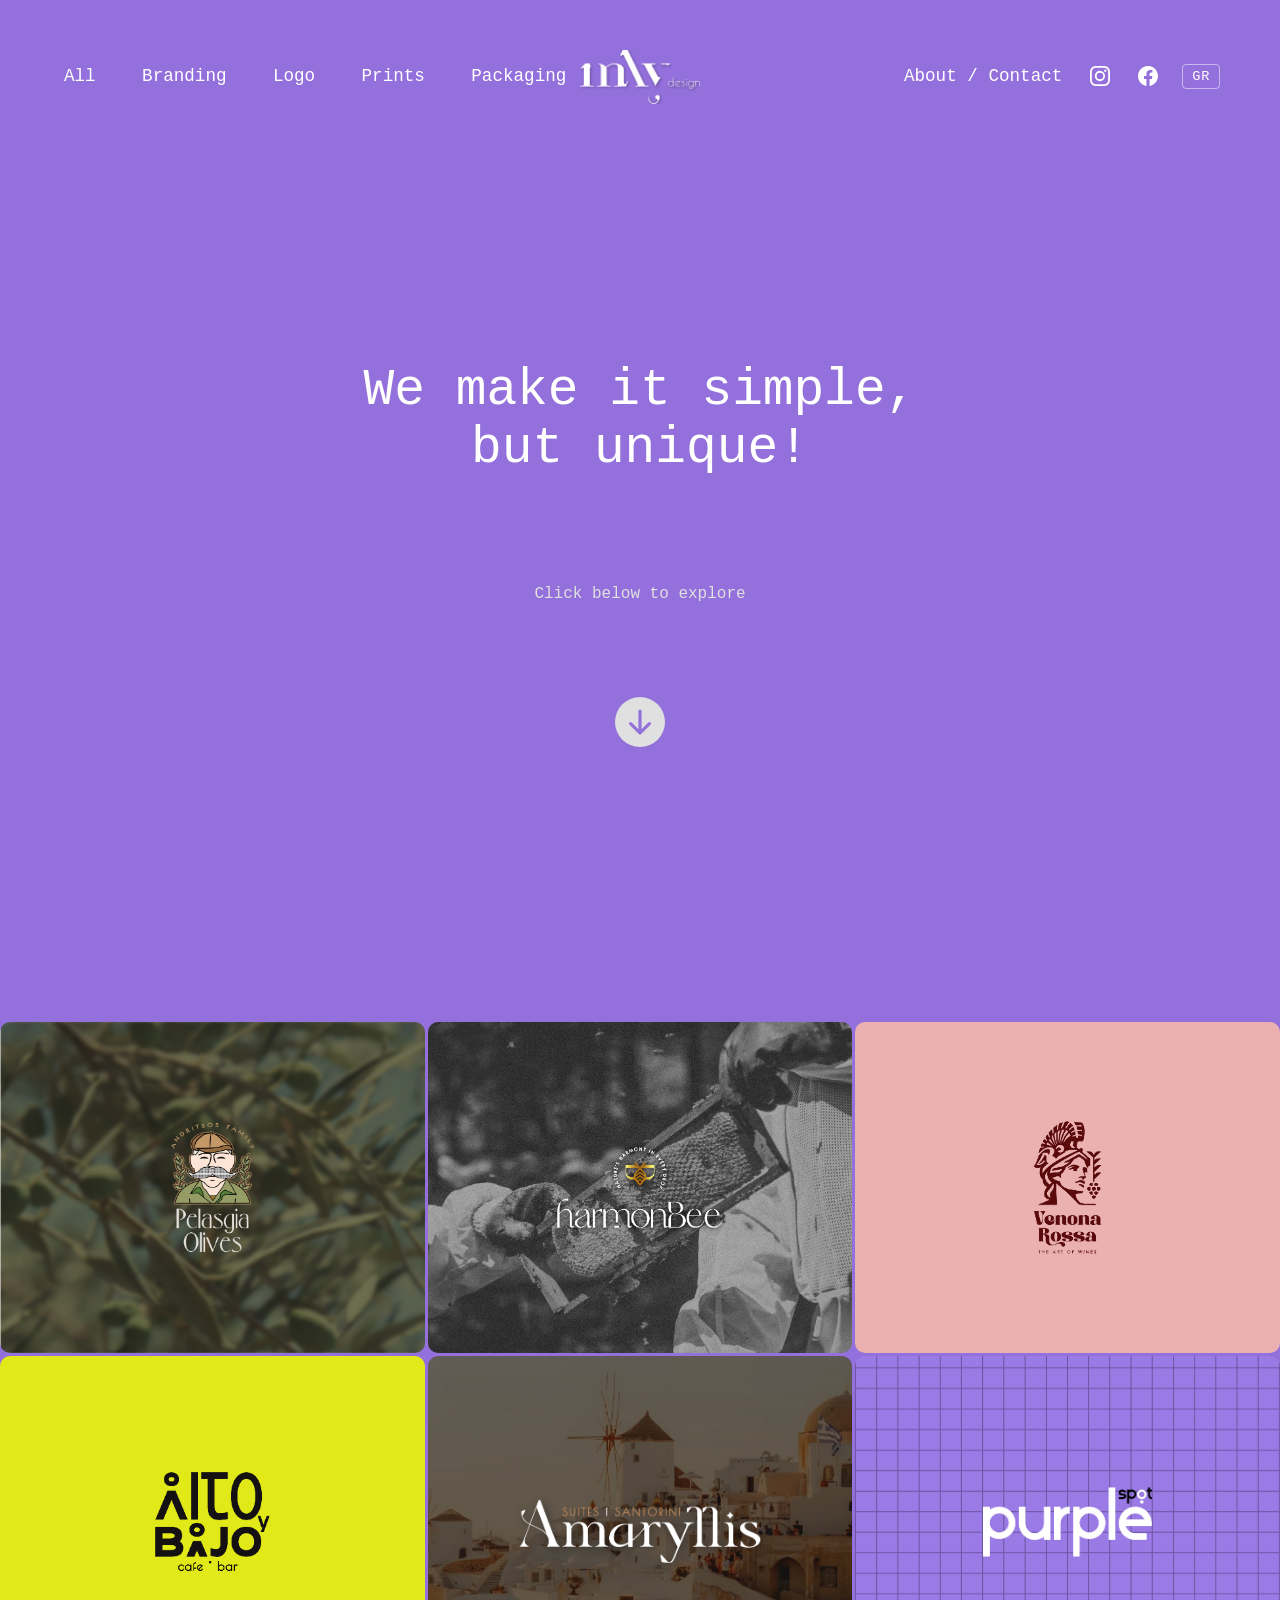
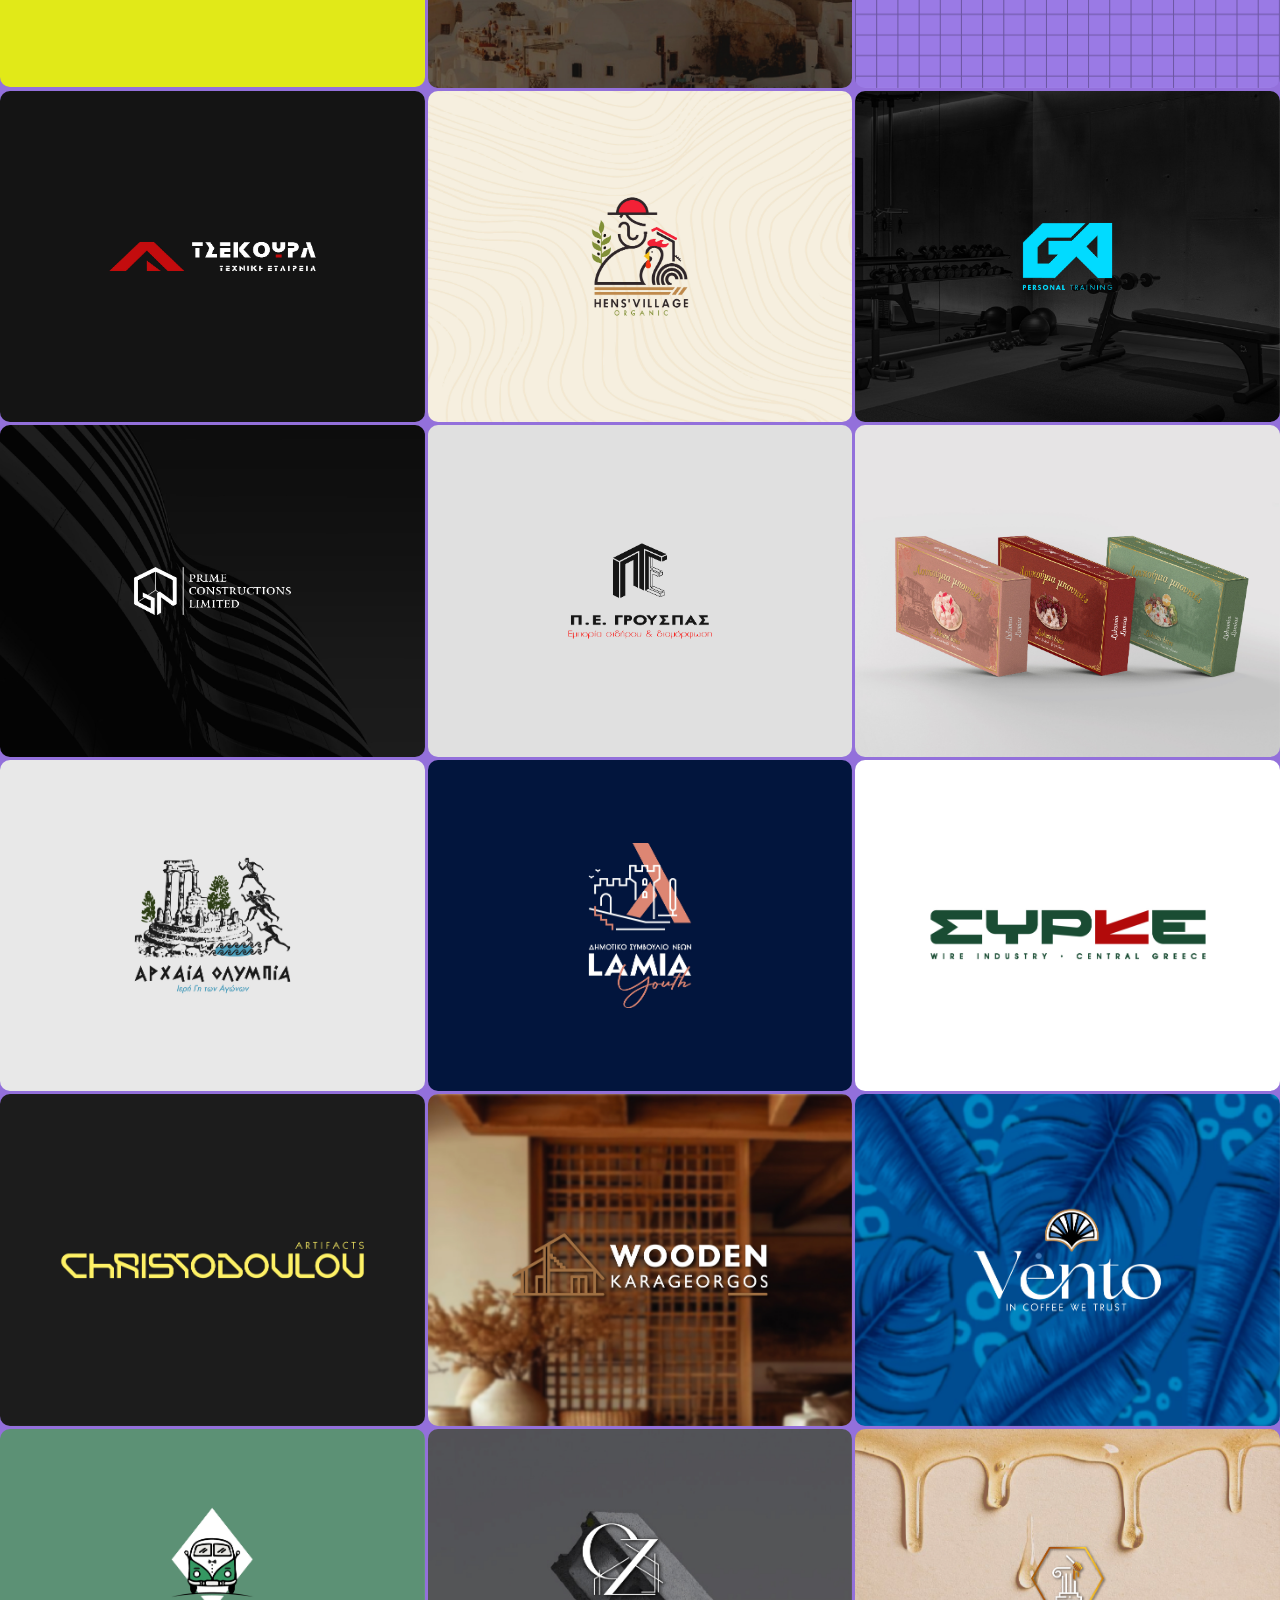
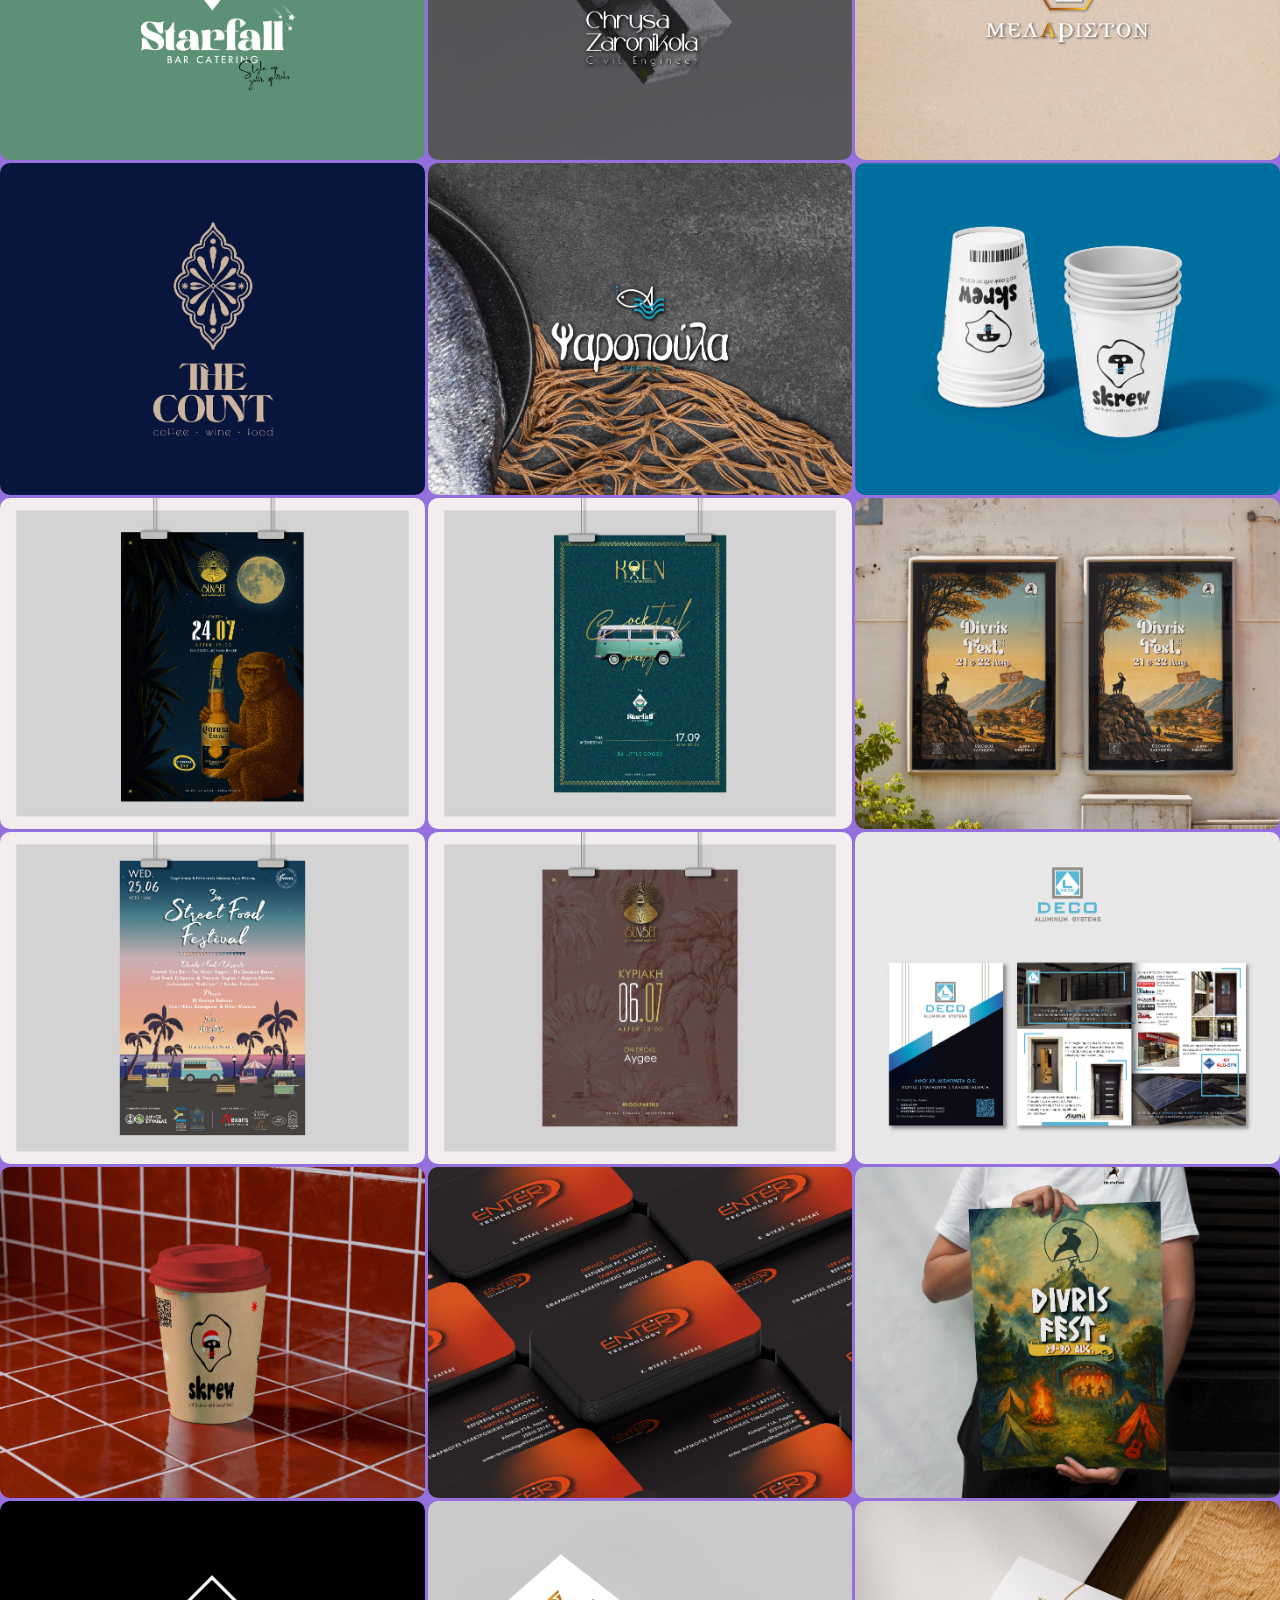
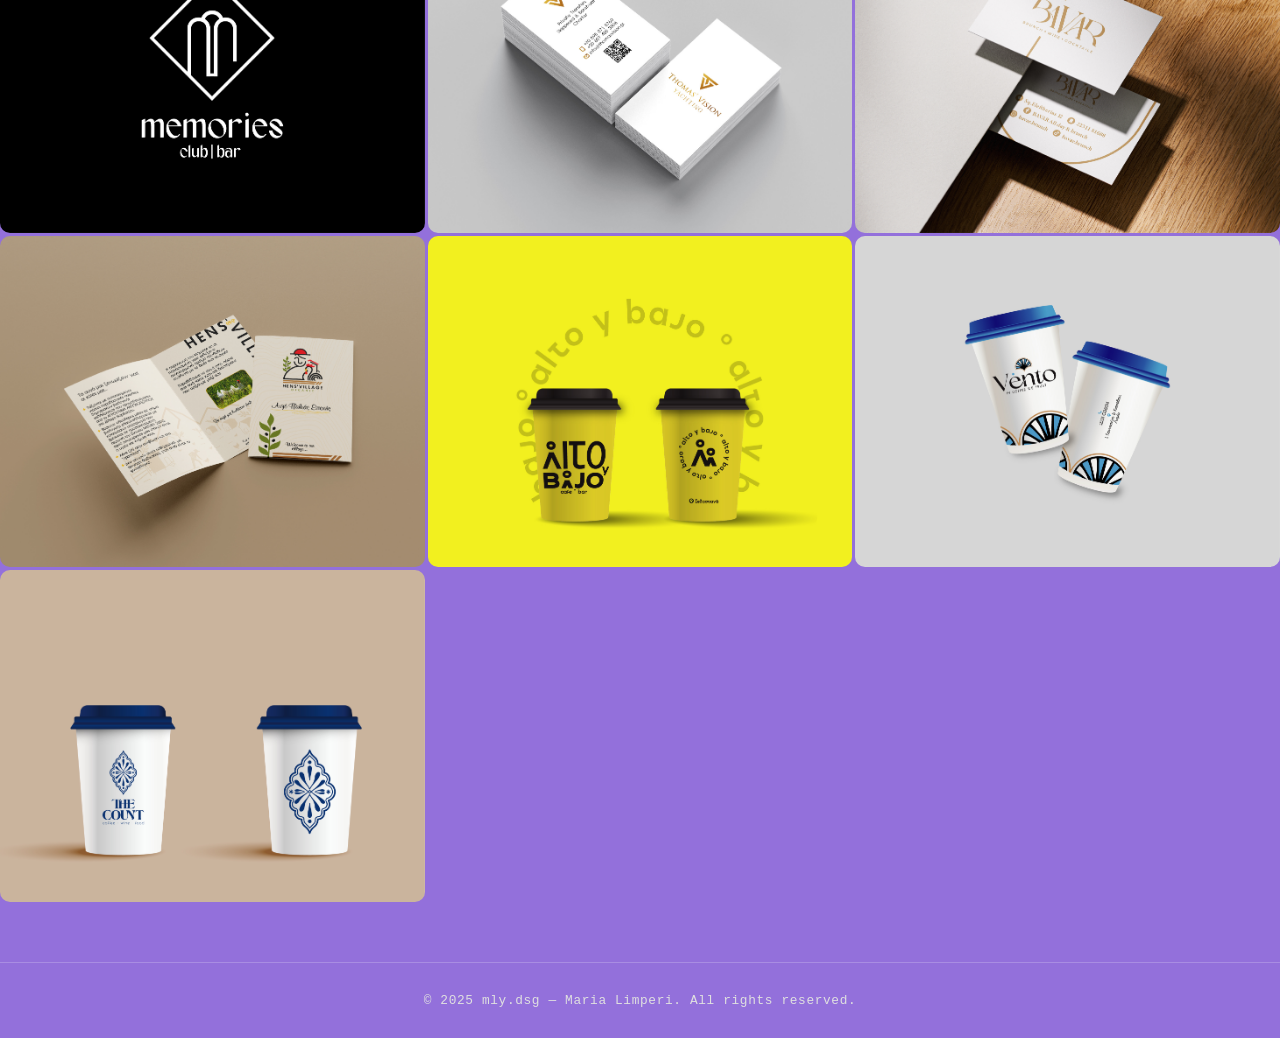
==== commit 9e092e76: "." ====
--- a/index.html
+++ b/index.html
@@ -32,21 +32,21 @@
 
         <!-- Mobile full-screen menu -->
         <nav class="burger-menu" id="burgerMenu" aria-label="Mobile navigation" aria-hidden="true">
-            <a href="index.html?category=all"       onclick="closeBurger()">All</a>
-            <a href="index.html?category=branding"  onclick="closeBurger()">Branding</a>
-            <a href="index.html?category=logo"      onclick="closeBurger()">Logo</a>
-            <a href="index.html?category=prints"    onclick="closeBurger()">Prints</a>
-            <a href="index.html?category=packaging" onclick="closeBurger()">Packaging</a>
-            <a href="about.html"                    onclick="closeBurger()">About / Contact</a>
+            <a href="index.html?category=all"       onclick="closeBurger()" data-i18n="nav_all">All</a>
+            <a href="index.html?category=branding"  onclick="closeBurger()" data-i18n="nav_branding">Branding</a>
+            <a href="index.html?category=logo"      onclick="closeBurger()" data-i18n="nav_logo">Logo</a>
+            <a href="index.html?category=prints"    onclick="closeBurger()" data-i18n="nav_prints">Prints</a>
+            <a href="index.html?category=packaging" onclick="closeBurger()" data-i18n="nav_packaging">Packaging</a>
+            <a href="about.html"                    onclick="closeBurger()" data-i18n="nav_about">About / Contact</a>
         </nav>
 
         <!-- Desktop left nav -->
         <nav class="menu-bar" aria-label="Portfolio categories">
-            <a href="index.html?category=all"       data-category="all">All</a>
-            <a href="index.html?category=branding"  data-category="branding">Branding</a>
-            <a href="index.html?category=logo"      data-category="logo">Logo</a>
-            <a href="index.html?category=prints"    data-category="prints">Prints</a>
-            <a href="index.html?category=packaging" data-category="packaging">Packaging</a>
+            <a href="index.html?category=all"       data-category="all"       data-i18n="nav_all">All</a>
+            <a href="index.html?category=branding"  data-category="branding"  data-i18n="nav_branding">Branding</a>
+            <a href="index.html?category=logo"      data-category="logo"      data-i18n="nav_logo">Logo</a>
+            <a href="index.html?category=prints"    data-category="prints"    data-i18n="nav_prints">Prints</a>
+            <a href="index.html?category=packaging" data-category="packaging" data-i18n="nav_packaging">Packaging</a>
         </nav>
 
         <!-- Logo (centred) -->
@@ -56,7 +56,7 @@
 
         <!-- Desktop right nav -->
         <nav class="menu-bar" id="about" aria-label="Secondary navigation">
-            <a href="about.html">About / Contact</a>
+            <a href="about.html" data-i18n="nav_about">About / Contact</a>
             <a href="https://www.instagram.com/maria.lymperi" target="_blank" rel="noopener noreferrer" aria-label="Instagram">
                 <svg class="social-icon" xmlns="http://www.w3.org/2000/svg" width="20" height="20" fill="currentColor" viewBox="0 0 16 16" aria-hidden="true">
                     <path d="M8 0C5.829 0 5.556.01 4.703.048 3.85.088 3.269.222 2.76.42a3.9 3.9 0 0 0-1.417.923A3.9 3.9 0 0 0 .42 2.76C.222 3.268.087 3.85.048 4.7.01 5.555 0 5.827 0 8.001c0 2.172.01 2.444.048 3.297.04.852.174 1.433.372 1.942.205.526.478.972.923 1.417.444.445.89.719 1.416.923.51.198 1.09.333 1.942.372C5.555 15.99 5.827 16 8 16s2.444-.01 3.298-.048c.851-.04 1.434-.174 1.943-.372a3.9 3.9 0 0 0 1.416-.923c.445-.445.718-.891.923-1.417.197-.509.332-1.09.372-1.942C15.99 10.445 16 10.173 16 8s-.01-2.445-.048-3.299c-.04-.851-.175-1.433-.372-1.941a3.9 3.9 0 0 0-.923-1.417A3.9 3.9 0 0 0 13.24.42c-.51-.198-1.092-.333-1.943-.372C10.443.01 10.172 0 7.998 0zm-.717 1.442h.718c2.136 0 2.389.007 3.232.046.78.035 1.204.166 1.486.275.373.145.64.319.92.599s.453.546.598.92c.11.281.24.705.275 1.485.039.843.047 1.096.047 3.231s-.008 2.389-.047 3.232c-.035.78-.166 1.203-.275 1.485a2.5 2.5 0 0 1-.599.919c-.28.28-.546.453-.92.598-.28.11-.704.24-1.485.276-.843.038-1.096.047-3.232.047s-2.39-.009-3.233-.047c-.78-.036-1.203-.166-1.485-.276a2.5 2.5 0 0 1-.92-.598 2.5 2.5 0 0 1-.6-.92c-.109-.281-.24-.705-.275-1.485-.038-.843-.046-1.096-.046-3.233s.008-2.388.046-3.231c.036-.78.166-1.204.276-1.486.145-.373.319-.64.599-.92s.546-.453.92-.598c.282-.11.705-.24 1.485-.276.738-.034 1.024-.044 2.515-.045zm4.988 1.328a.96.96 0 1 0 0 1.92.96.96 0 0 0 0-1.92m-4.27 1.122a4.109 4.109 0 1 0 0 8.217 4.109 4.109 0 0 0 0-8.217m0 1.441a2.667 2.667 0 1 1 0 5.334 2.667 2.667 0 0 1 0-5.334"/>
@@ -67,14 +67,15 @@
                     <path d="M16 8.049c0-4.446-3.582-8.05-8-8.05C3.58 0-.002 3.603-.002 8.05c0 4.017 2.926 7.347 6.75 7.951v-5.625h-2.03V8.05H6.75V6.275c0-2.017 1.195-3.131 3.022-3.131.876 0 1.791.157 1.791.157v1.98h-1.009c-.993 0-1.303.621-1.303 1.258v1.51h2.218l-.354 2.326H9.25V16c3.824-.604 6.75-3.934 6.75-7.951"/>
                 </svg>
             </a>
+            <button id="langToggle" class="lang-toggle" aria-label="Switch language">GR</button>
         </nav>
     </header>
 
     <!-- ===== HERO / INTRO ===== -->
     <main>
         <section class="intro-container" aria-label="Introduction">
-            <p class="intro">We make it simple,<br>but unique!</p>
-            <p class="intro-sub">Click below to explore</p>
+            <p class="intro" data-i18n="intro">We make it simple,<br>but unique!</p>
+            <p class="intro-sub" data-i18n="intro_sub">Click below to explore</p>
             <button class="click-here" onclick="goToPortfolio('all')" aria-label="Scroll to portfolio">
                 <svg xmlns="http://www.w3.org/2000/svg" width="50" height="50" fill="currentColor" viewBox="0 0 16 16" aria-hidden="true">
                     <path d="M16 8A8 8 0 1 1 0 8a8 8 0 0 1 16 0M8.5 4.5a.5.5 0 0 0-1 0v5.793L5.354 8.146a.5.5 0 1 0-.708.708l3 3a.5.5 0 0 0 .708 0l3-3a.5.5 0 0 0-.708-.708L8.5 10.293z"/>
@@ -102,13 +103,15 @@
     <!-- ===== SCROLL TO TOP ===== -->
     <button id="scrollTopBtn" aria-label="Scroll to top">
         <svg xmlns="http://www.w3.org/2000/svg" width="28" height="28" fill="currentColor" viewBox="0 0 16 16" aria-hidden="true">
-            <path fill-rule="evenodd" d="M8 12a.5.5 0 0 0 .5-.5V4.707l2.147 2.147a.5.5 0 0 0 .706-.708l-3-3a.5.5 0 0 0-.706 0l-3 3a.5.5 0 1 0 .706.708L7.5 4.707V11.5A.5.5 0 0 0 8 12"/>
+            <path fill-rule="evenodd" d="M8 12a.5.5 0 0 0 .5-.5V4.707l2.147 2.147a.5.5 0 0 0 .706-.708l-3-3a.5.5 0 0 0-.706 0l-3 3a.5.5 1 0 0 .706.708L7.5 4.707V11.5A.5.5 0 0 0 8 12"/>
         </svg>
     </button>
 
     <footer class="site-footer">
-        <p>© 2025 mly.dsg — Maria Limperi. All rights reserved.</p>
+        <p data-i18n="footer">© 2025 mly.dsg — Maria Limperi. All rights reserved.</p>
     </footer>
+
+    <script src="translations.js"></script>
     <script src="script.js"></script>
 </body>
-</html>
+</html>
--- a/styles.css
+++ b/styles.css
@@ -153,7 +153,7 @@
     margin: 0;
     min-height: 100vh;
     align-content: start;
-    grid-template-columns: repeat(4, minmax(250px, 1fr));
+    grid-template-columns: repeat(3, minmax(250px, 1fr));
 }
 
 .portfolio-grid img {
@@ -256,17 +256,18 @@
 .about-section h1 {
     font-size: clamp(1.8rem, 4vw, 2rem);
     font-weight: normal;
-    margin-top: 10%;
-    margin-bottom: 0;
+    margin-top: 5%;
+    margin-bottom: 5px;
+
 }
 
 .about-section h2 {
     font-size: 1rem;
     color: #E0E0E0;
-    margin-bottom: 30px;
+    margin-bottom: 40px;
     font-style: italic;
     font-weight: normal;
-    margin-top: 6px;
+    margin-top: 3px;
 }
 
 .about-container {
@@ -503,4 +504,24 @@
 
 .site-footer p {
     margin: 0;
+}
+
+/* ================= LANGUAGE TOGGLE ================= */
+/* Add this to styles.css, e.g. after the .contact section */
+
+.lang-toggle {
+    font-family: 'Courier New', Courier, monospace;
+    font-size: 0.85rem;
+    color: white;
+    cursor: pointer;
+    padding: 4px 9px;
+    border: 1px solid rgba(255, 255, 255, 0.5);
+    border-radius: 4px;
+    letter-spacing: 0.05em;
+    transition: background 0.2s ease;
+    white-space: nowrap;
+}
+
+.lang-toggle:hover {
+    background: rgba(255, 255, 255, 0.15);
 }
